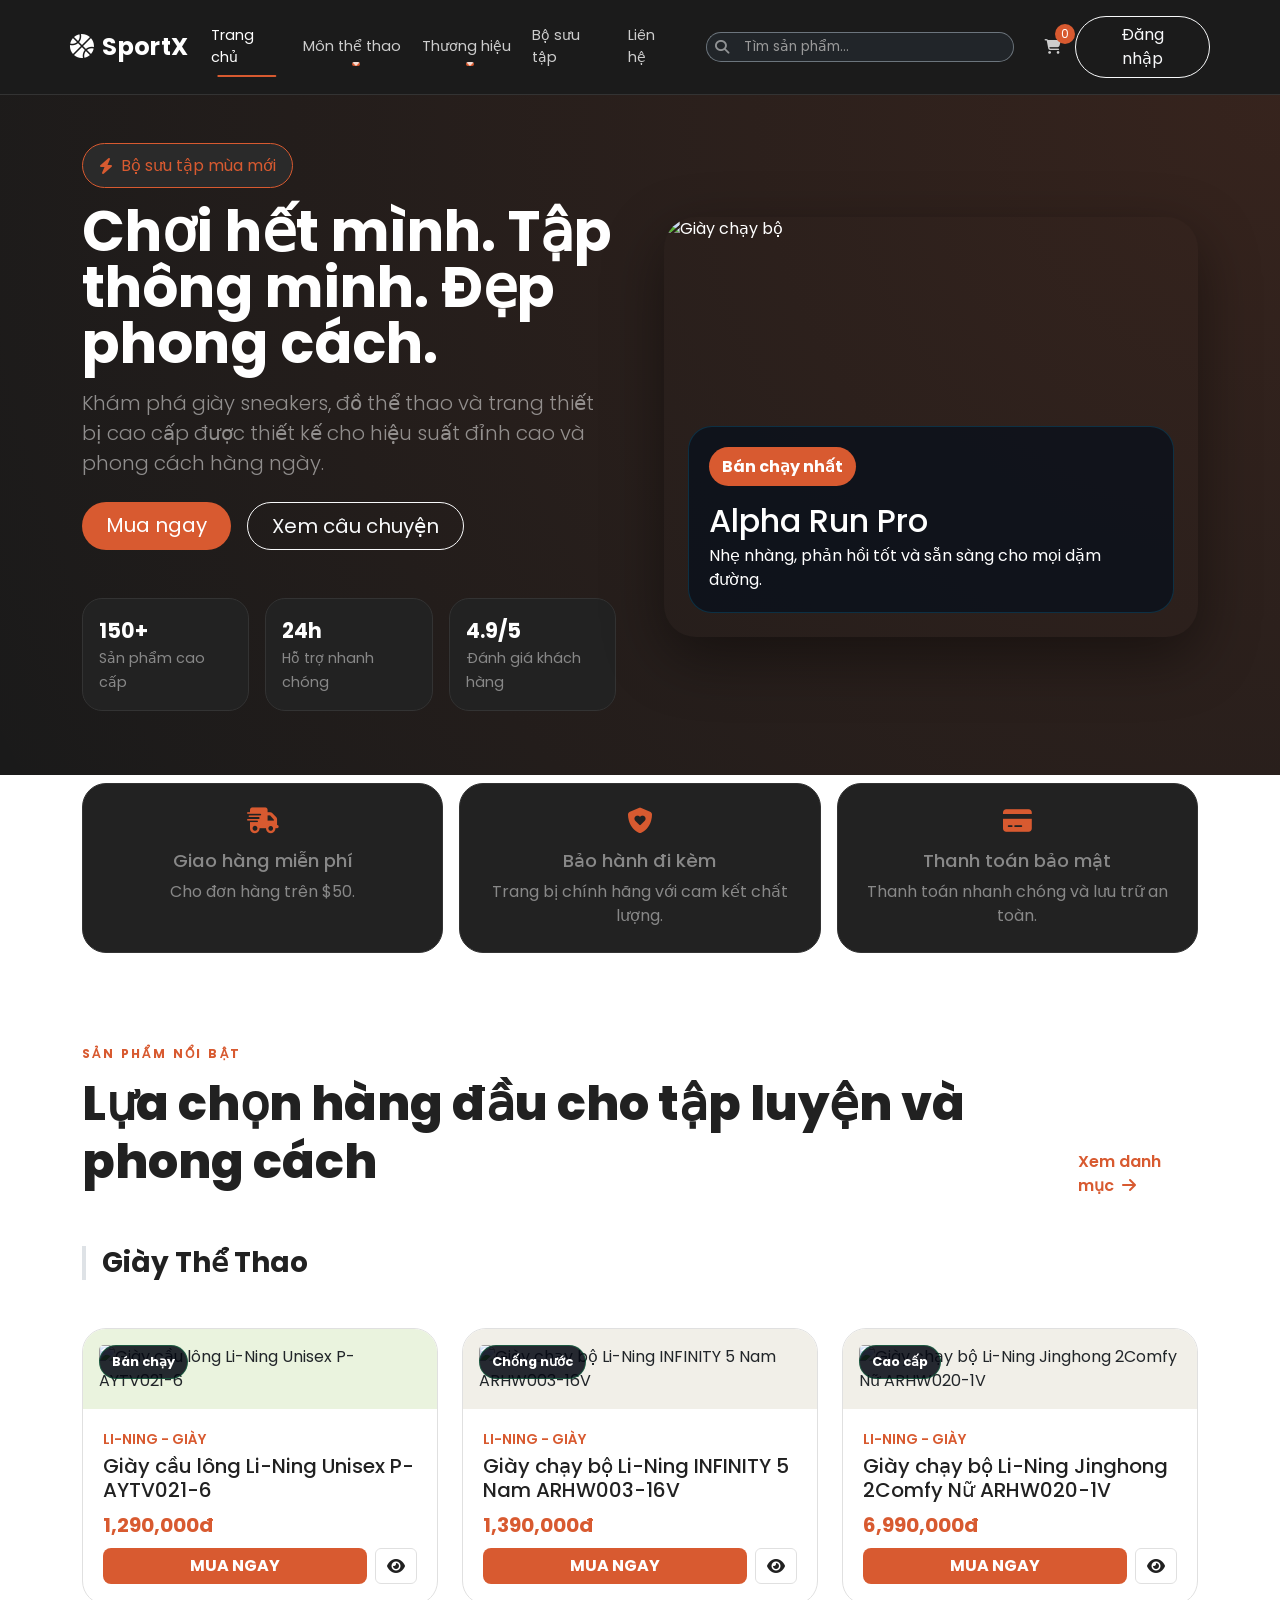
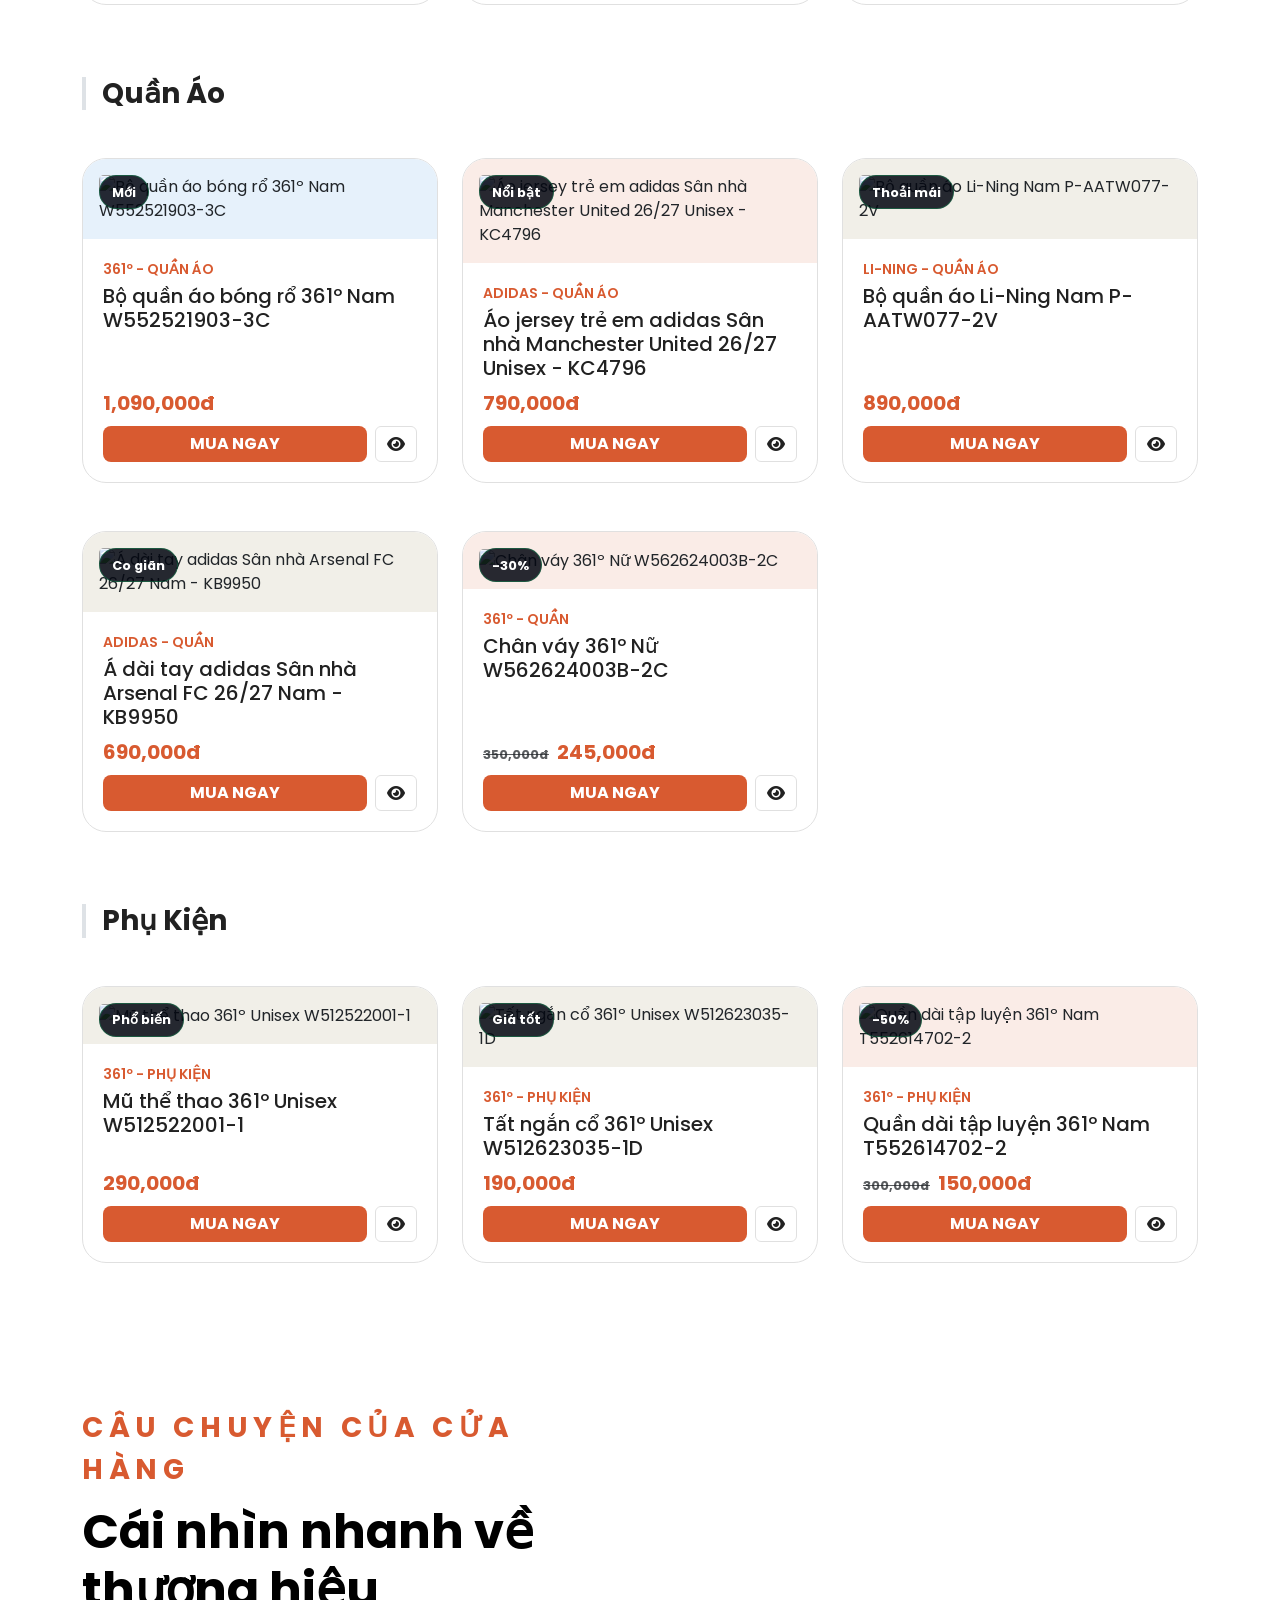
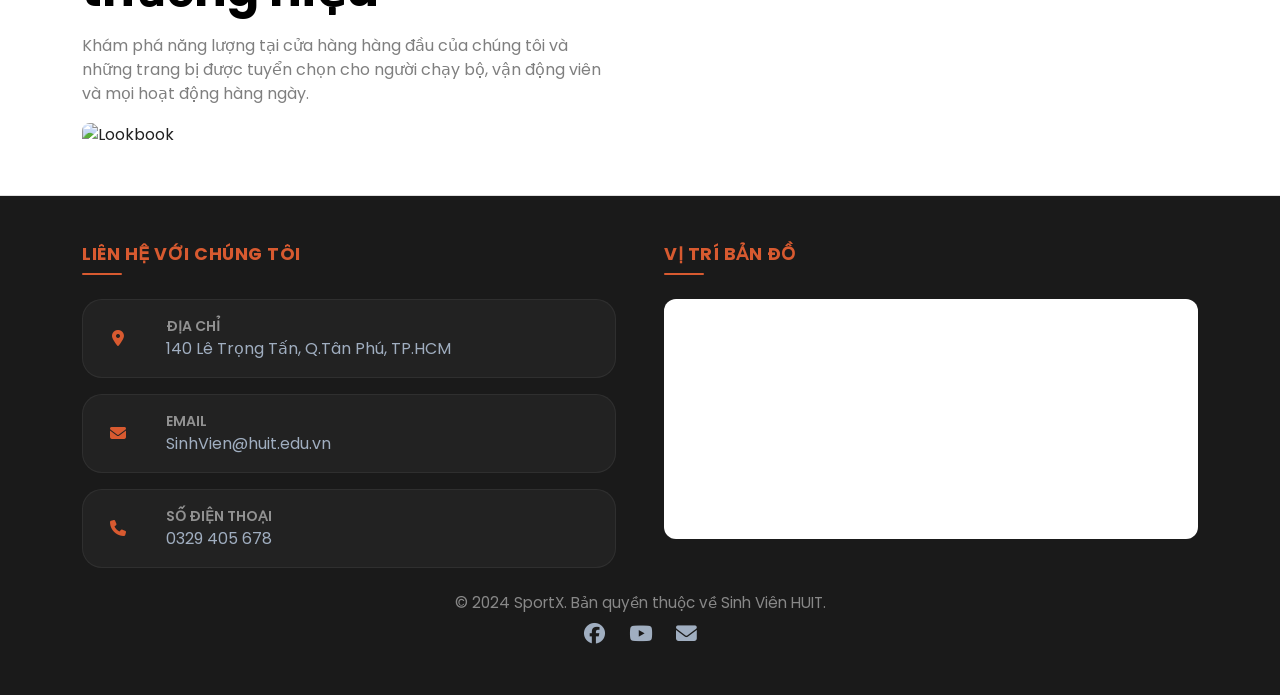
==== html/index.html @ b8025460 "first commit" ====
<!doctype html>
<html lang="vi">
  <head>
    <meta charset="UTF-8" />
    <meta name="viewport" content="width=device-width, initial-scale=1.0" />
    <title>SportX | Cửa hàng Đồ thể thao</title>
    <link rel="preconnect" href="https://fonts.googleapis.com" />
    <link rel="preconnect" href="https://fonts.gstatic.com" crossorigin />
    <link
      href="https://fonts.googleapis.com/css2?family=Poppins:wght@300;400;500;600;700;800&display=swap"
      rel="stylesheet"
    />
    <link
      href="https://cdn.jsdelivr.net/npm/bootstrap@5.3.3/dist/css/bootstrap.min.css"
      rel="stylesheet"
    />
    <link
      href="https://cdnjs.cloudflare.com/ajax/libs/font-awesome/6.5.2/css/all.min.css"
      rel="stylesheet"
    />
    <link href="https://unpkg.com/aos@2.3.4/dist/aos.css" rel="stylesheet" />
    <link rel="stylesheet" href="../css/global.css" />
    <link rel="stylesheet" href="../css/search.css" />
    <link rel="stylesheet" href="../css/index.css" />
  </head>
  <body>
    <header class="site-header">
      <nav class="navbar navbar-expand-lg navbar-dark container py-3">
        <a class="navbar-brand fw-bold fs-3" href="./index.html">
          <i class="fa-solid fa-basketball me-2"></i>SportX
        </a>
        <button
          class="navbar-toggler"
          type="button"
          data-bs-toggle="collapse"
          data-bs-target="#mainNav"
          aria-controls="mainNav"
          aria-expanded="false"
          aria-label="Toggle navigation"
        >
          <span class="navbar-toggler-icon"></span>
        </button>
        <div class="collapse navbar-collapse" id="mainNav">
          <ul class="navbar-nav ms-auto align-items-lg-center gap-lg-3">
            <li class="nav-item">
              <a class="nav-link active" href="./index.html">Trang chủ</a>
            </li>
            <li class="nav-item dropdown">
              <a
                class="nav-link dropdown-toggle"
                href="./sports.html"
                id="sportsDropdown"
                role="button"
                data-bs-toggle="dropdown"
                aria-expanded="false"
              >
                Môn thể thao
              </a>
              <ul class="dropdown-menu" aria-labelledby="sportsDropdown">
                <li>
                  <a class="dropdown-item" href="./sports.html?sport=Chạy bộ"
                    >Chạy bộ</a
                  >
                </li>
                <li>
                  <a class="dropdown-item" href="./sports.html?sport=Bóng rổ"
                    >Bóng rổ</a
                  >
                </li>
                <li>
                  <a class="dropdown-item" href="./sports.html?sport=Cầu lông"
                    >Cầu lông</a
                  >
                </li>
                <li>
                  <a class="dropdown-item" href="./sports.html?sport=Bóng đá"
                    >Bóng đá</a
                  >
                </li>
              </ul>
            </li>
            <li class="nav-item dropdown">
              <a
                class="nav-link dropdown-toggle"
                href="#"
                id="brandDropdown"
                role="button"
                data-bs-toggle="dropdown"
                aria-expanded="false"
              >
                Thương hiệu
              </a>
              <ul class="dropdown-menu" aria-labelledby="brandDropdown">
                <li>
                  <a class="dropdown-item" href="./brands.html?brand=Li-Ning"
                    >Li-Ning</a
                  >
                </li>
                <li>
                  <a class="dropdown-item" href="./brands.html?brand=361º"
                    >361º</a
                  >
                </li>
                <li>
                  <a class="dropdown-item" href="./brands.html?brand=adidas"
                    >adidas</a
                  >
                </li>
              </ul>
            </li>
            <li class="nav-item">
              <a class="nav-link" href="./products.html">Bộ sưu tập</a>
            </li>
            <li class="nav-item">
              <a class="nav-link" href="./contact.html">Liên hệ</a>
            </li>
            <li class="nav-item">
              <div class="search-container mx-lg-3">
                <div class="input-group input-group-sm">
                  <span
                    class="input-group-text bg-dark border-secondary border-end-0 text-white-50"
                    ><i class="fa-solid fa-magnifying-glass"></i
                  ></span>
                  <input
                    type="text"
                    id="navSearchInput"
                    class="form-control bg-dark border-secondary border-start-0 text-white"
                    placeholder="Tìm sản phẩm..."
                    autocomplete="off"
                  />
                </div>
                <div
                  id="navSearchResults"
                  class="search-results-dropdown d-none"
                ></div>
              </div>
            </li>
            <li class="nav-item">
              <a class="nav-link position-relative" href="./cart.html">
                <i class="fa-solid fa-cart-shopping"></i>
                <span id="cartCount" class="cart-badge">0</span>
              </a>
            </li>
            <li class="nav-item">
              <a
                class="btn btn-outline-light rounded-pill px-4"
                href="./login"
                href="./login.html"
                >Đăng nhập</a
              >
            </li>
          </ul>
        </div>
      </nav>
    </header>

    <main id="home">
      <section class="hero-section">
        <div class="container position-relative">
          <div class="row align-items-center g-5">
            <div class="col-lg-6" data-aos="fade-right">
              <span
                class="hero-pill mb-3 d-inline-flex align-items-center gap-2"
              >
                <i class="fa-solid fa-bolt"></i> Bộ sưu tập mùa mới
              </span>
              <h1 class="display-4 fw-bold text-white lh-1 mb-3">
                Chơi hết mình. Tập thông minh. Đẹp phong cách.
              </h1>
              <p class="lead text-white-50 mb-4">
                Khám phá giày sneakers, đồ thể thao và trang thiết bị cao cấp
                được thiết kế cho hiệu suất đỉnh cao và phong cách hàng ngày.
              </p>
              <div class="d-flex flex-wrap gap-3">
                <a
                  href="./products.html"
                  class="btn btn-accent btn-lg rounded-pill px-4"
                  >Mua ngay</a
                >
                <a
                  href="#lookbook"
                  class="btn btn-outline-light btn-lg rounded-pill px-4"
                  >Xem câu chuyện</a
                >
              </div>
              <div class="hero-stats mt-5">
                <div><strong>150+</strong><span>Sản phẩm cao cấp</span></div>
                <div><strong>24h</strong><span>Hỗ trợ nhanh chóng</span></div>
                <div>
                  <strong>4.9/5</strong><span>Đánh giá khách hàng</span>
                </div>
              </div>
            </div>
            <div class="col-lg-6" data-aos="fade-left">
              <div class="slider-shell">
                <div id="heroSlider" class="hero-slider">
                  <img
                    src="https://images.unsplash.com/photo-1517649763962-0c623066013b?auto=format&fit=crop&w=1200&q=80"
                    alt="Giày chạy bộ"
                    class="slider-image active"
                  />
                  <img
                    src="https://images.unsplash.com/photo-1542291026-7eec264c27ff?auto=format&fit=crop&w=1200&q=80"
                    alt="Giày Sneakers"
                    class="slider-image"
                  />
                  <img
                    src="https://images.unsplash.com/photo-1517466787929-bc90951d0974?auto=format&fit=crop&w=1200&q=80"
                    alt="Trang phục Gym"
                    class="slider-image"
                  />
                </div>
                <div class="slider-overlay">
                  <span class="hero-badge">Bán chạy nhất</span>
                  <h2 class="mt-3 mb-1">Alpha Run Pro</h2>
                  <p class="mb-0">
                    Nhẹ nhàng, phản hồi tốt và sẵn sàng cho mọi dặm đường.
                  </p>
                </div>
              </div>
            </div>
          </div>
        </div>
      </section>

      <section class="feature-strip mt-2">
        <div class="container">
          <div class="row g-3 text-center">
            <div class="col-md-4" data-aos="zoom-in">
              <div class="feature-card">
                <i class="fa-solid fa-truck-fast"></i>
                <h3>Giao hàng miễn phí</h3>
                <p>Cho đơn hàng trên $50.</p>
              </div>
            </div>
            <div class="col-md-4" data-aos="zoom-in" data-aos-delay="100">
              <div class="feature-card">
                <i class="fa-solid fa-shield-heart"></i>
                <h3>Bảo hành đi kèm</h3>
                <p>Trang bị chính hãng với cam kết chất lượng.</p>
              </div>
            </div>
            <div class="col-md-4" data-aos="zoom-in" data-aos-delay="200">
              <div class="feature-card">
                <i class="fa-solid fa-credit-card"></i>
                <h3>Thanh toán bảo mật</h3>
                <p>Thanh toán nhanh chóng và lưu trữ an toàn.</p>
              </div>
            </div>
          </div>
        </div>
      </section>

      <section class="section-gap">
        <div class="container">
          <div
            class="section-heading d-flex align-items-end justify-content-between gap-3 mb-4"
          >
            <div>
              <span class="section-kicker">Sản phẩm nổi bật</span>
              <h2 class="section-title">
                Lựa chọn hàng đầu cho tập luyện và phong cách
              </h2>
            </div>
            <a
              href="./products.html"
              class="text-decoration-none text-accent fw-semibold"
              >Xem danh mục <i class="fa-solid fa-arrow-right ms-1"></i
            ></a>
          </div>
          <div id="productGrid" class="row g-4"></div>
        </div>
      </section>

      <section id="lookbook" class="section-gap section-dark-custom py-5">
        <div class="container">
          <div class="row g-5 align-items-center">
            <div class="col-lg-6" data-aos="fade-up">
              <span class="section-kicker text-uppercase fs-3"
                >Câu chuyện của cửa hàng</span
              >
              <h2 class="section-title text-black fw-bold mb-3">
                Cái nhìn nhanh về thương hiệu
              </h2>
              <p class="text-black-50 mb-4lh-base">
                Khám phá năng lượng tại cửa hàng hàng đầu của chúng tôi và những
                trang bị được tuyển chọn cho người chạy bộ, vận động viên và mọi
                hoạt động hàng ngày.
              </p>
              <img
                src="https://cdn.hstatic.net/files/1000150581/article/4-cach-phoi-do-the-thao-mua-he-cho-nam-nu-dep_-thoang-mat-va-nang-dong_f4bd108128834952815dc9e0c764b425.png"
                alt="Lookbook"
                class="img-fluid rounded-3 main-lookbook-img"
              />
            </div>

            <div class="col-lg-6" data-aos="fade-left">
              <div class="lookbook-grid">
                <img
                  src="https://cdn.hstatic.net/files/1000150581/article/giay-bong-ro-outdoor-anta-thumbnail_224e71d0c4db43529c07f489b4be0b61_medium.jpg"
                  alt="Workout gear"
                />
                <img
                  src="https://cdn.hstatic.net/files/1000150581/article/ach-chon-giay-chay-bo-road-chuan-nhat-cho-cu-ly-10km-va-21km-thumbnail_e52da571ecf64711a4a78d022516b618_medium.jpg"
                  alt="Sport fashion"
                />
                <img
                  src="https://cdn.hstatic.net/files/1000150581/article/anta-viet-nam-van-hoa-the-thao-thumbnail_ce3f9dcaec184023b8d3cf4523d0a616.jpg"
                  alt="Accessories"
                />
                <img
                  src="https://cdn.hstatic.net/files/1000150581/article/giay-chay-bo-5km-thumbnail_d9398482e40c4fbf93b687851ccc4312.jpg"
                  alt="Training shoes"
                />
                <img
                  src="https://cdn.hstatic.net/files/1000150581/article/online_1800x1206_web_4d92f510e36145d883ed4e21903ceb50.jpg"
                  alt="Running shoes"
                />
                <img
                  src="https://cdn.hstatic.net/files/1000150581/article/giay-anta-nam-thumbnail_d2665735df5549399593d60b0cf2554c.jpg"
                  alt="Sport accessories"
                />
              </div>
            </div>
          </div>
        </div>
      </section>
    </main>

    <footer id="contact" class="custom-footer py-5 text-white">
      <div class="container">
        <div class="row align-items-stretch g-5">
          <div
            class="col-12 col-md-6 d-flex flex-column justify-content-center"
          >
            <h5
              class="text-uppercase fw-bold footer-title mb-4"
              style="color: var(--accent-2)"
            >
              Liên Hệ với chúng tôi
            </h5>

            <ul class="list-unstyled d-flex flex-column gap-3 mb-0">
              <li class="contact-item d-flex align-items-center">
                <div class="icon-box text-accent me-3">
                  <i class="fa-solid fa-location-dot"></i>
                </div>
                <div>
                  <span
                    class="d-block text-white-50 small text-uppercase fw-semibold"
                    >Địa chỉ</span
                  >
                  <a
                    href="https://maps.google.com/?q=140+Lê+Trọng+Tấn,+Tây+Thạnh,+Tân+Phú,+Hồ+Chí+Minh"
                    target="_blank"
                    class="contact-link"
                  >
                    140 Lê Trọng Tấn, Q.Tân Phú, TP.HCM
                  </a>
                </div>
              </li>

              <li class="contact-item d-flex align-items-center">
                <div class="icon-box text-accent me-3">
                  <i class="fa-solid fa-envelope"></i>
                </div>
                <div>
                  <span
                    class="d-block text-white-50 small text-uppercase fw-semibold"
                    >Email</span
                  >
                  <a href="mailto:SinhVien@huit.edu.vn" class="contact-link"
                    >SinhVien@huit.edu.vn</a
                  >
                </div>
              </li>

              <li class="contact-item d-flex align-items-center">
                <div class="icon-box text-accent me-3">
                  <i class="fa-solid fa-phone"></i>
                </div>
                <div>
                  <span
                    class="d-block text-white-50 small text-uppercase fw-semibold"
                    >Số điện thoại</span
                  >
                  <a href="tel:0329405678" class="contact-link">0329 405 678</a>
                </div>
              </li>
            </ul>
          </div>

          <div class="col-12 col-md-6">
            <h5
              class="text-uppercase fw-bold footer-title mb-4"
              style="color: var(--accent-2)"
            >
              Vị trí Bản đồ
            </h5>

            <iframe
              src="https://maps.google.com/maps?q=140%20Lê%20Trọng%20Tấn,%20Q.Tân%20Phú,%20TP.HCM&t=&z=15&ie=UTF8&iwloc=&output=embed"
              width="100%"
              height="240"
              style="
                border: none;
                border-radius: 12px;
                background-color: white;
                display: block;
              "
              allowfullscreen=""
              loading="lazy"
              referrerpolicy="no-referrer-when-downgrade"
            ></iframe>
          </div>
        </div>
      </div>
      <div class="text-center mt-4 text-white-50 small">
        <p class="mb-2 footer-copyright-text">
          &copy; 2024 SportX. Bản quyền thuộc về Sinh Viên HUIT.
        </p>
        <div class="footer-social mt-2">
          <a href="#" class="contact-link" aria-label="Facebook">
            <i class="fa-brands fa-facebook"></i>
          </a>
          <a href="#" class="contact-link" aria-label="YouTube">
            <i class="fa-brands fa-youtube"></i>
          </a>
          <a href="#" class="contact-link" aria-label="Email">
            <i class="fa-solid fa-envelope"></i>
          </a>
        </div>
      </div>
    </footer>

    <script src="https://cdn.jsdelivr.net/npm/bootstrap@5.3.3/dist/js/bootstrap.bundle.min.js"></script>
    <script src="https://cdn.jsdelivr.net/npm/sweetalert2@11"></script>
    <script src="https://unpkg.com/aos@2.3.4/dist/aos.js"></script>
    <script src="../js/cart-store.js"></script>
    <script src="../js/auth.js"></script>
    <script src="../js/catalog.js"></script>
    <script src="../js/search.js"></script>
    <script src="../js/slider.js"></script>
    <script src="../js/main.js"></script>
    <script src="https://cdnjs.cloudflare.com/ajax/libs/crypto-js/4.1.1/crypto-js.min.js"></script>

    <script>
      window.chatbaseConfig = {
        chatbotId: "_gDJrvTksR0-m0B_4MyMy",
      };
    </script>
    <script
      src="https://www.chatbase.co/embed.min.js"
      id="_gDJrvTksR0-m0B_4MyMy"
      defer
    ></script>
  </body>
</html>
---- css/global.css ----
:root {
  --bg: #ffffff;
  --bg-soft: #f8f9fa;
  --surface: #10192a;
  --surface-2: #162235;
  --text: #212121;
  --muted: #888888;
  --accent: #d85a30;
  --accent-2: #d85a30;
  --sale: #d85a30;
  --sale-2: #ff8a00;
  --border: #e0e0e0;
  --shadow: 0 20px 60px rgba(0, 0, 0, 0.42);
}

* {
  box-sizing: border-box;
}

html {
  scroll-behavior: smooth;
}

body {
  margin: 0;
  font-family: "Poppins", sans-serif;
  background-color: var(--bg);
  color: var(--text);
}

a {
  color: inherit;
}

img {
  max-width: 100%;
}

.text-accent {
  color: var(--accent);
}

.text-sale {
  color: var(--sale);
}

.site-header {
  position: sticky;
  top: 0;
  z-index: 1030;
  background: #1a1a1a;
  backdrop-filter: blur(16px);
  border-bottom: 1px solid var(--border);
}

.navbar-brand {
  letter-spacing: 0.3px;
}

.navbar-dark .navbar-nav .nav-link {
  color: rgba(255, 255, 255, 0.78);
  position: relative;
  display: inline-flex;
  align-items: center;
  justify-content: center;
  width: fit-content;
  transition: color 0.3s ease;
}

.navbar-dark .navbar-nav .nav-link:hover,
.navbar-dark .navbar-nav .nav-link.active {
  color: #fff;
}

.navbar-dark .navbar-nav .nav-link::after {
  content: "";
  position: absolute;
  bottom: 0;
  left: 50%;
  width: 0;
  height: 2px;
  background: var(--accent);
  transition: all 0.3s ease;
  transform: translateX(-50%);
  border-radius: 2px;
}

@media (max-width: 991.98px) {

  .navbar-dark .navbar-nav .nav-link::after {
    display: none !important;
  }

  
  .navbar-nav .nav-link.position-relative {
    display: inline-block !important;
    width: fit-content;
  }
}

/* Fix lỗi Header bị vỡ trên các độ phân giải laptop (1366px - 1440px) */
@media (min-width: 992px) and (max-width: 1440px) {
  .navbar-nav.gap-lg-3 {
    gap: 0.5rem !important; /* Thu hẹp khoảng cách giữa các mục menu */
  }
  .search-container {
    min-width: 160px !important; /* Thu nhỏ thanh tìm kiếm */
  }
  .navbar-brand {
    font-size: 1.5rem !important; /* Thu nhỏ Logo lại một chút */
  }
  .navbar-dark .navbar-nav .nav-link {
    font-size: 0.9rem; /* Chữ menu nhỏ lại cho vừa */
    padding-left: 0.4rem !important;
    padding-right: 0.4rem !important;
  }
}

.navbar-dark .navbar-nav .nav-link:hover::after,
.navbar-dark .navbar-nav .nav-link.active::after {
  width: 70%;
}

.cart-badge {
  position: absolute;
  top: -8px;
  right: -8px;
  background: var(--accent);
  color: #fff;
  border-radius: 999px;
  min-width: 20px;
  height: 20px;
  display: inline-flex;
  align-items: center;
  justify-content: center;
  font-size: 12px;
  padding: 0 6px;
}

.price {
  color: var(--accent);
  font-weight: 700;
}

.product-img-wrapper img {
  width: 100%;
  object-fit: cover;
}

/* Làm cho toàn bộ thẻ sản phẩm có thể nhấn được */
.product-card {
  cursor: pointer;
}

.product-card .card-body h3,
.product-card .card-body .h5,
.cart-wrap td .fw-semibold,
.order-item .fw-semibold {
  color: #212121;
}

.btn-accent {
  background: var(--accent);
  color: #fff;
  border: none;
  border-radius: 8px;
}

.btn-accent:hover {
  background: #ffffff !important;
  color: var(--accent) !important;
  border: 1px solid var(--accent) !important;
  filter: none;
  transform: translateY(-1px);
}

/* Tùy chỉnh nút chọn kích thước (Size) và ảnh thu nhỏ sang màu đen */
.size-btn {
  border: 2px solid #000 !important;
  color: #000 !important;
  background: #fff !important;
  padding: 8px 20px;
  border-radius: 8px;
  font-weight: 700;
  cursor: pointer;
  transition: all 0.2s ease;
}

.size-btn:hover,
.size-btn.active {
  background: #000 !important;
  color: #fff !important;
}

.thumb-btn.active {
  border: 2px solid #000 !important;
  border-radius: 4px;
}

.site-footer {
  border-top: 1px solid var(--border);
  color: var(--muted);
}

.footer-link {
  color: var(--muted);
  font-size: 1.1rem;
}

.footer-link:hover {
  color: #fff;
}

.section-kicker {
  display: inline-block;
  text-transform: uppercase;
  letter-spacing: 0.2em;
  color: var(--accent-2);
  font-size: 0.75rem;
  font-weight: 700;
  margin-bottom: 0.75rem;
}

.section-title {
  font-size: clamp(2rem, 4vw, 3rem);
  font-weight: 800;
  margin-bottom: 0.5rem;
}

.glass-card {
  border-radius: 20px;
  border: 1px solid var(--border);
  background: rgba(255, 255, 255, 0.04);
  box-shadow: var(--shadow);
}

.table-dark-custom {
  --bs-table-bg: transparent;
  --bs-table-color: #212121;
  --bs-table-border-color: #e0e0e0;
}

.form-control,
.form-select,
.input-group-text {
  background-color: #ffffff;
  border-color: var(--border);
  color: var(--text);
}

.form-control:focus,
.form-select:focus {
  background-color: #ffffff;
  color: var(--text);
  border-color: var(--accent);
  box-shadow: 0 0 0 0.2rem rgba(216, 90, 48, 0.15);
}

.form-control::placeholder {
  color: #999;
}

.page-shell {
  min-height: 100vh;
}

.invalid-feedback {
  display: block;
  min-height: 1.1rem;
  color: #ff6b6b;
}

@media (max-width: 991.98px) {
  .section-title {
    font-size: 2rem;
  }
  .glass-card {
    padding: 1.5rem !important;
  }
  .search-container {
    width: 100%;
    min-width: 0; /* Bỏ min-width cố định để không gây tràn màn hình */
    margin: 15px 0;
    padding: 0 5px;
  }
  .navbar-collapse {
    padding-bottom: 15px;
  }
}

/* --- Breadcrumb Custom Style --- */
.breadcrumb {
  font-size: 0.85rem;
  padding: 0.5rem 0;
}

.breadcrumb-item + .breadcrumb-item::before {
  content: "\f105"; /* FontAwesome icon > */
  font-family: "Font Awesome 6 Free";
  font-weight: 900;
  color: rgba(0, 0, 0, 0.3);
}

.breadcrumb-item a {
  text-decoration: none;
  color: var(--muted);
  transition: color 0.2s;
}

.breadcrumb-item a:hover {
  color: var(--accent);
}

.breadcrumb-item.active {
  color: rgba(0, 0, 0, 0.8);
}

/* --- Chuyển các style chung của Footer từ index sang global --- */
.custom-footer {
  background: #1a1a1a;
  border-top: 1px solid var(--border);
  font-family: inherit;
}

.footer-title {
  position: relative;
  padding-bottom: 10px;
  font-size: 1.1rem;
  letter-spacing: 0.5px;
}

.footer-title::after {
  content: "";
  position: absolute;
  left: 0;
  bottom: 0;
  width: 40px;
  height: 2px;
  background-color: var(--accent-2);
  border-radius: 2px;
}

.icon-box {
  display: inline-flex;
  align-items: center;
  justify-content: center;
  width: 36px;
  height: 36px;
  background: transparent;
  border-radius: 50%;
  transition: all 0.3s ease;
}

.contact-item {
  transition: all 0.3s ease;
}

.contact-item {
  display: flex;
  align-items: center; /* Đổi sang center để icon cân đối trên mobile */
  gap: 0.75rem;
  padding: 0.75rem 1rem;
  border-radius: 16px;
  background: rgba(255, 255, 255, 0.04);
  border: 1px solid rgba(255, 255, 255, 0.06);
}

.contact-item:hover .icon-box {
  background: var(--accent-2);
  color: #fff !important;
  transform: translateY(-2px);
}

.contact-link {
  color: #a0aec0;
  text-decoration: none;
  transition: color 0.2s ease;
}

.contact-link:hover {
  color: #fff;
}

.footer-social {
  display: flex;
  justify-content: center;
  gap: 1.5rem;
  margin-top: 1rem;
}

.footer-copyright-text {
  font-size: 0.95rem;
  color: var(--muted);
}

.footer-social a i {
  font-size: 1.3rem;
  transition: color 0.2s ease;
}

.map-wrapper {
  border: 1px solid rgba(255, 255, 255, 0.05);
  box-shadow: 0 10px 30px rgba(0, 0, 0, 0.3);
  transition: transform 0.3s ease;
}

.map-wrapper:hover {
  transform: translateY(-3px);
}

@media (max-width: 767.98px) {
  .contact-item {
    padding: 10px;
  }
  .footer-social {
    gap: 1rem;
  }
}

/* --- Dropdown Hover & Style --- */
.dropdown-menu {
  background: rgba(11, 19, 32, 0.95);
  backdrop-filter: blur(10px);
  border: 1px solid var(--border);
  border-radius: 12px;
  padding: 0.5rem;
  box-shadow: var(--shadow);
}

@media (max-width: 991.98px) {
  .dropdown-menu {
    background: rgba(255, 255, 255, 0.05);
    border: none;
    padding-left: 1.5rem; /* Thụt đầu dòng menu con trên mobile cho dễ nhìn */
  }
}

.dropdown-item {
  color: var(--muted) !important;
  border-radius: 8px;
  padding: 0.6rem 1.2rem;
  transition: all 0.2s ease;
}

.dropdown-item:hover {
  background: rgba(0, 183, 255, 0.1);
  color: var(--accent-2) !important;
}

@media (min-width: 992px) {
  .nav-item.dropdown:hover > .dropdown-menu {
    display: block;
    margin-top: 0;
  }
}
---- css/search.css ----
/* Cấu hình Thanh Nav Cố định (Sticky) */
.site-header {
  position: sticky !important;
  top: 0;
  z-index: 1050;
  background: rgba(15, 15, 15, 0.95) !important;
  backdrop-filter: blur(15px);
  border-bottom: 1px solid rgba(255, 255, 255, 0.1);
  transition: all 0.3s ease;
}

/* Container ô tìm kiếm trên Nav */
.search-container {
  position: relative;
  min-width: 220px;
}

.search-container .input-group-text {
  border-radius: 20px 0 0 20px !important;
}

.search-container .form-control {
  border-radius: 0 20px 20px 0 !important;
  font-size: 0.85rem;
  transition: all 0.3s ease;
}

.search-container .form-control:focus {
  box-shadow: 0 0 0 0.25rem rgba(0, 183, 255, 0.25);
  border-color: var(--accent);
  background: rgba(255, 255, 255, 0.1) !important;
}

/* Dropdown kết quả tìm kiếm */
.search-results-dropdown {
  position: absolute;
  top: calc(100% + 10px);
  left: 0;
  right: 0;
  background: #1a1a1a;
  border: 1px solid rgba(255, 255, 255, 0.1);
  border-radius: 12px;
  box-shadow: 0 10px 40px rgba(0, 0, 0, 0.5);
  z-index: 1100;
  max-height: 400px;
  overflow-y: auto;
}

.search-item {
  transition: background 0.2s ease;
  border-bottom: 1px solid rgba(255, 255, 255, 0.05);
}

.search-item:last-child {
  border-bottom: none;
}

.search-item:hover {
  background: rgba(0, 183, 255, 0.15);
}

.smaller {
  font-size: 0.75rem;
}
---- css/index.css ----
.hero-section {
  position: relative;
  padding: 5rem 0 4rem;
  background-color: #1a1a1a;
  color: #fff;
}

.hero-section::before {
  content: "";
  position: absolute;
  inset: 0;
  background: radial-gradient(
    circle at top right,
    rgba(216, 90, 48, 0.15),
    transparent
  );
  pointer-events: none;
}

.hero-pill {
  padding: 0.6rem 1rem;
  border-radius: 999px;
  background: #2a2a2a;
  color: var(--accent);
  border: 1px solid var(--accent);
}

.hero-badge {
  background: var(--accent);
  color: #fff;
  padding: 0.45rem 0.8rem;
  border-radius: 999px;
  display: inline-flex;
  align-items: center;
  gap: 0.45rem;
  font-weight: 700;
}

.hero-stats {
  display: grid;
  grid-template-columns: repeat(3, minmax(0, 1fr));
  gap: 1rem;
}

.hero-stats div,
.feature-card {
  border: 1px solid #333;
  background: #222;
  backdrop-filter: blur(12px);
}

.hero-stats div {
  padding: 1rem;
  border-radius: 20px;
}

.hero-stats strong {
  display: block;
  font-size: 1.3rem;
}

.hero-stats span {
  color: var(--muted);
  font-size: 0.9rem;
}

.slider-shell {
  position: relative;
  overflow: hidden;
  border-radius: 32px;
  min-height: 560px;
  box-shadow: var(--shadow);
}

.hero-slider {
  position: relative;
  min-height: 560px;
}

.slider-image {
  position: absolute;
  inset: 0;
  width: 100%;
  height: 100%;
  object-fit: cover;
  opacity: 0;
  transition: opacity 0.8s ease;
}

.slider-image.active {
  opacity: 1;
}

.slider-overlay {
  position: absolute;
  left: 24px;
  right: 24px;
  bottom: 24px;
  padding: 1.25rem;
  border-radius: 24px;
  background: rgba(8, 15, 27, 0.74);
  border: 1px solid rgba(0, 183, 255, 0.18);
}

.feature-strip {
  margin-top: -1rem;
  padding-bottom: 1rem;
}

.feature-card {
  height: 100%;
  padding: 1.5rem;
  border-radius: 24px;
}

.feature-card i {
  font-size: 1.6rem;
  color: var(--accent);
  margin-bottom: 1rem;
}

.feature-card h3 {
  font-size: 1.15rem;
  color: var(--muted);
}

.feature-card p {
  margin-bottom: 0;
  color: var(--muted);
}

.section-gap {
  padding: 4.5rem 0;
}

.section-dark {
  background-color: #1a1a1a;
  color: #fff;
}

/* --- PROMO CARDS SYSTEM --- */
.promo-card {
  padding: 2rem;
  border-radius: 24px;
  height: 100%;
  transition: transform 0.3s;
}
.promo-card:hover {
  transform: translateY(-5px);
}

.promo-orange {
  background: #faece7;
  color: #993c1d;
}
.promo-orange .promo-sub {
  color: #d85a30;
}

.promo-green {
  background: #eaf3de;
  color: #3b6d11;
}
.promo-green .promo-sub {
  color: #639922;
}

.promo-blue {
  background: #e6f1fb;
  color: #185fa5;
}
.promo-blue .promo-sub {
  color: #378add;
}

.promo-dark {
  background: #1a1a1a;
  color: #fff;
  border: 1px solid #333;
}
.promo-dark .promo-sub {
  color: #888;
}

/* --- PRODUCT CARD STYLES --- */
.product-card {
  height: 100%;
  border: 1px solid #e0e0e0;
  border-radius: 24px;
  overflow: hidden;
  background: #fff;
  transition: all 0.3s ease;
}

.product-card:hover {
  border-color: var(--accent);
  box-shadow: 0 10px 30px rgba(216, 90, 48, 0.1);
}

.product-img-wrapper {
  padding: 1rem;
  transition: background 0.3s;
}

/* Pastel Backgrounds for Product Image Section */
.card-sale .product-img-wrapper {
  background-color: #faece7;
}
.card-new .product-img-wrapper {
  background-color: #e6f1fb;
}
.card-hot .product-img-wrapper {
  background-color: #eaf3de;
}
.card-neutral .product-img-wrapper {
  background-color: #f1efe8;
}

.product-badge {
  position: absolute;
  top: 16px;
  left: 16px;
  padding: 0.4rem 0.8rem;
  border-radius: 8px;
  font-size: 0.75rem;
  font-weight: 700;
  color: #fff;
  z-index: 2;
}

.badge-sale {
  background-color: #d85a30;
}
.badge-new {
  background-color: #639922;
}
.badge-hot {
  background-color: #e24b4a;
}

.product-card .btn-outline-light {
  background: #ffffff;
  border: 1px solid #e0e0e0;
  color: #212121;
}
.section-dark .product-card .btn-outline-light {
  background: #ffffff;
  border: 1px solid #e0e0e0;
  color: #212121;
}

.product-card .card-img-top {
  aspect-ratio: 4 / 3;
  object-fit: cover;
  transition:
    transform 0.3s ease,
    filter 0.3s ease; /* Thêm transition cho ảnh */
}

.product-card:hover .card-img-top {
  transform: scale(1.05); /* Phóng to ảnh nhẹ */
  filter: brightness(1.1); /* Sáng ảnh hơn */
}

.product-card .card-body {
  padding: 1.25rem;
}

.product-card .btn-outline-light {
  background: #ffffff;
  border: 1px solid #e0e0e0;
  color: #212121;
  transition: all 0.3s ease;
  display: inline-flex;
  align-items: center;
  justify-content: center;
  width: 42px;
}

.product-card .btn-outline-light:hover {
  background: var(--accent-2);
  border-color: var(--accent-2);
  color: #fff !important;
  transform: scale(1.05);
}

.product-badge {
  position: absolute;
  top: 16px;
  left: 16px;
  background: rgba(4, 8, 18, 0.86);
  color: #fff;
  padding: 0.4rem 0.75rem;
  border-radius: 999px;
  font-size: 0.8rem;
  border: 1px solid rgba(0, 230, 118, 0.25);
}

.price {
  color: #fff;
  font-weight: 700;
}

.sale-badge {
  background: linear-gradient(135deg, var(--sale), var(--sale-2));
  color: #fff;
  border: 0;
}

.product-card .price {
  color: var(--accent);
}
.hero-section {
  padding-top: 3rem;
}

.slider-shell,
.hero-slider {
  min-height: 420px;
}

.lookbook-grid img {
  height: 180px;
}

.contact-item {
  display: flex;
  align-items: flex-start;
  gap: 0.9rem;
  padding: 1rem 1.05rem;
  border-radius: 20px;
  background: rgba(255, 255, 255, 0.04);
  border: 1px solid rgba(255, 255, 255, 0.06);
}

@media (max-width: 767.98px) {
  .contact-card .contact-list {
    grid-template-columns: 1fr;
  }

  .contact-card .contact-item {
    padding: 0.95rem;
  }

  .hero-stats {
    grid-template-columns: 1fr;
  }

  .section-gap {
    padding: 3.5rem 0;
  }

  .lookbook-grid {
    grid-template-columns: 1fr;
  }

  .newsletter-actions {
    grid-template-columns: 1fr;
  }

  .newsletter-actions .btn {
    width: 100%;
  }
}
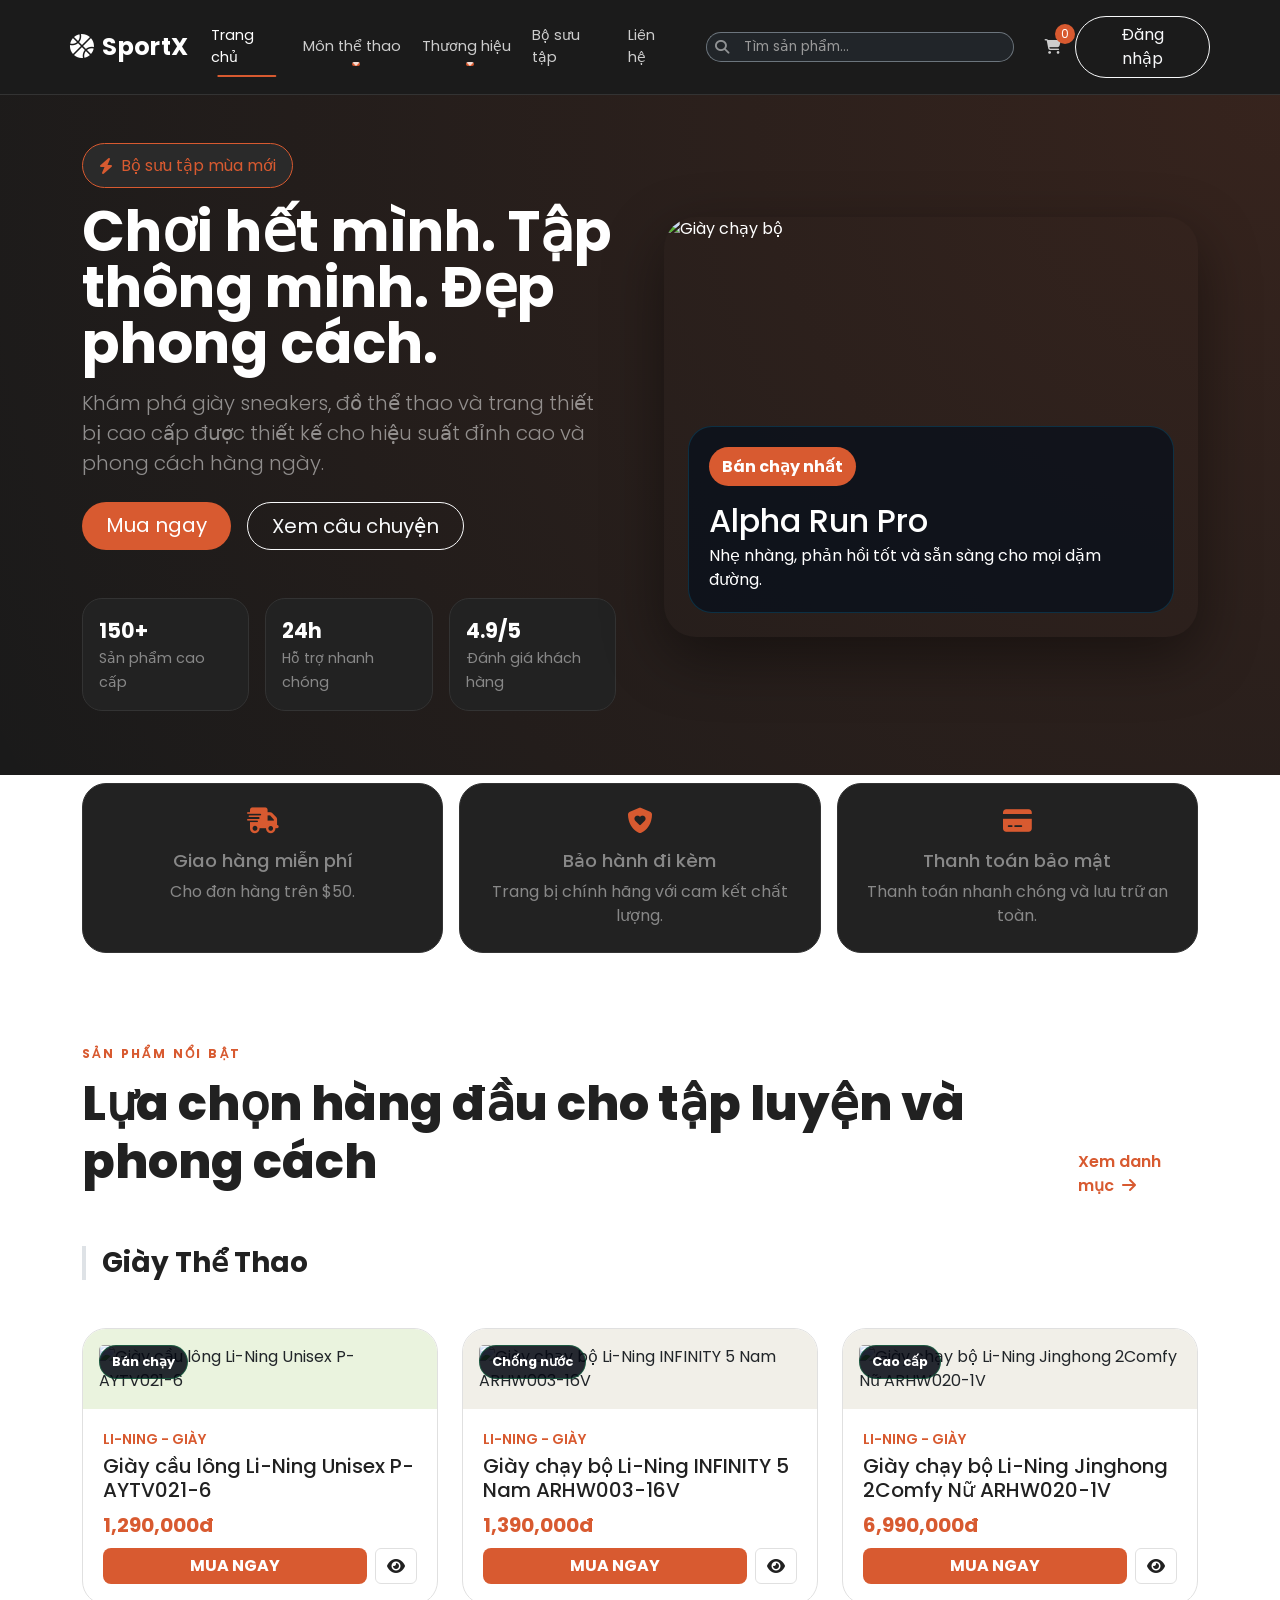
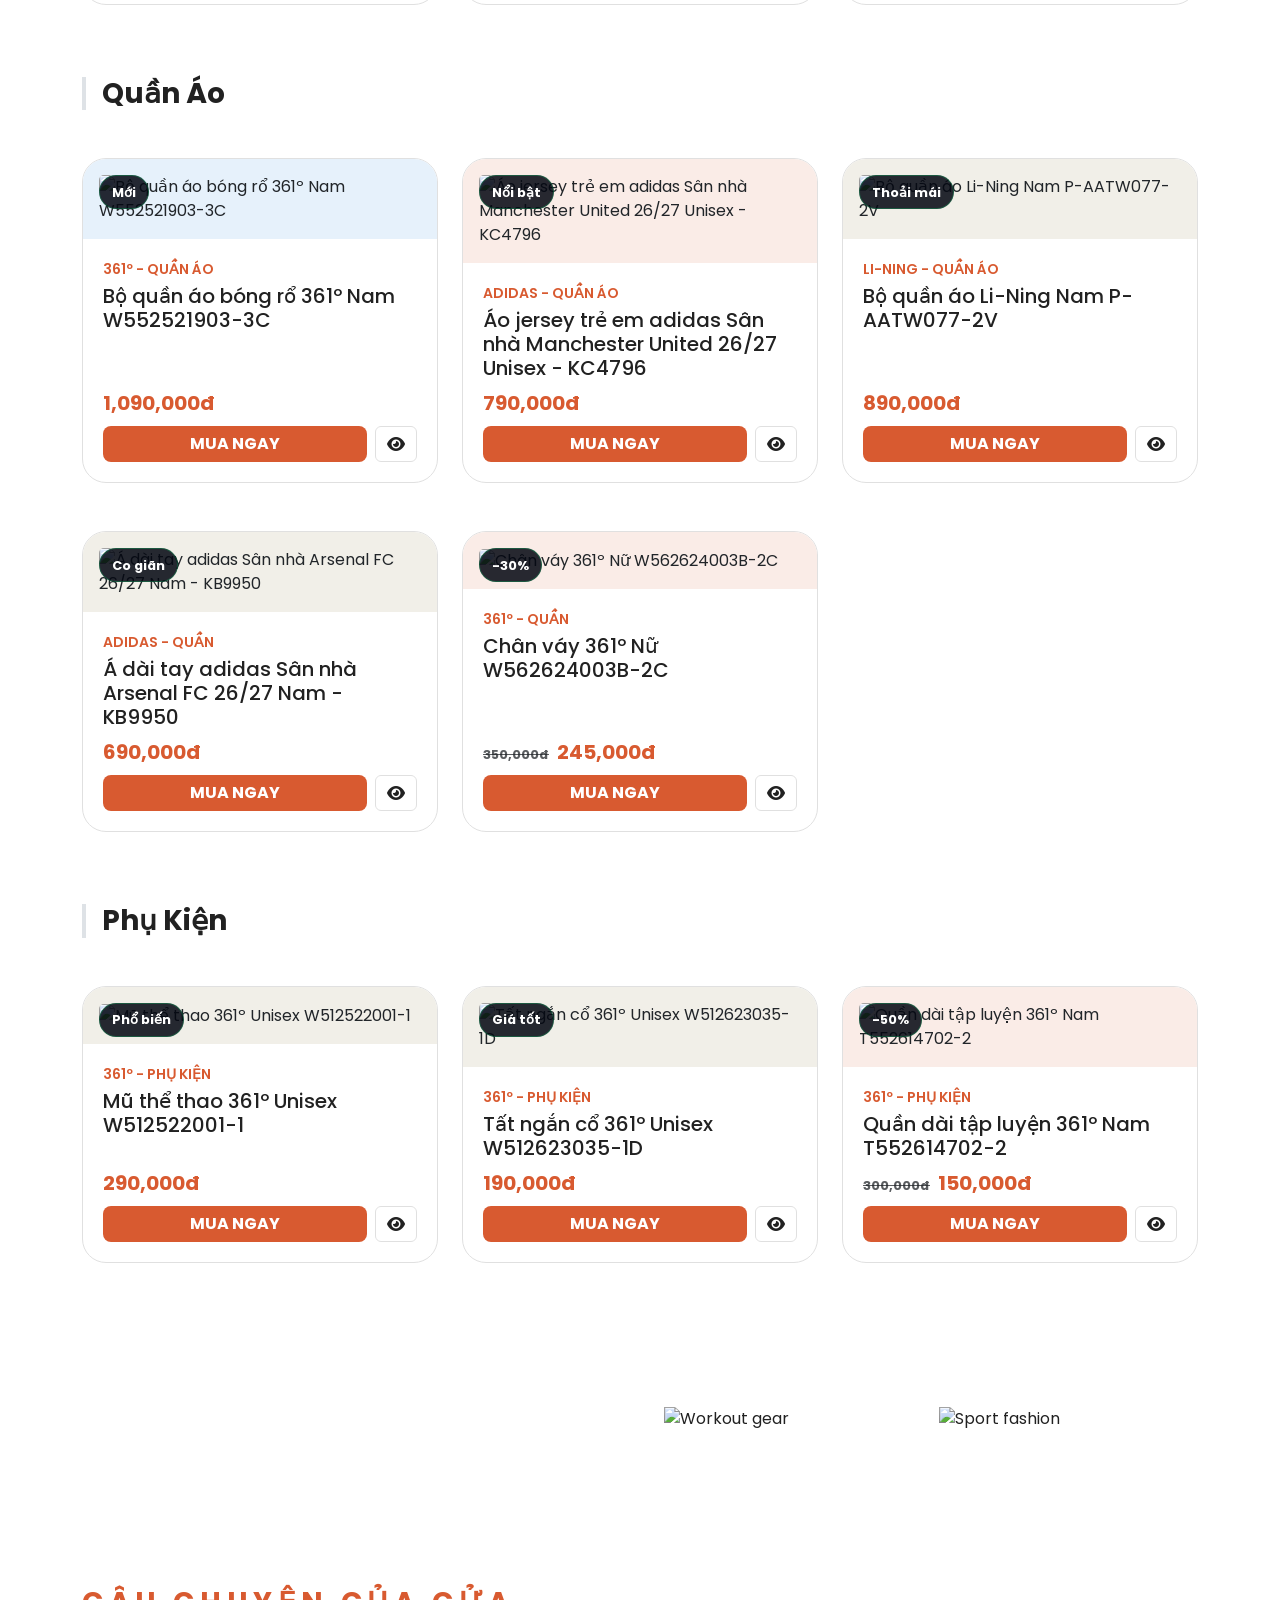
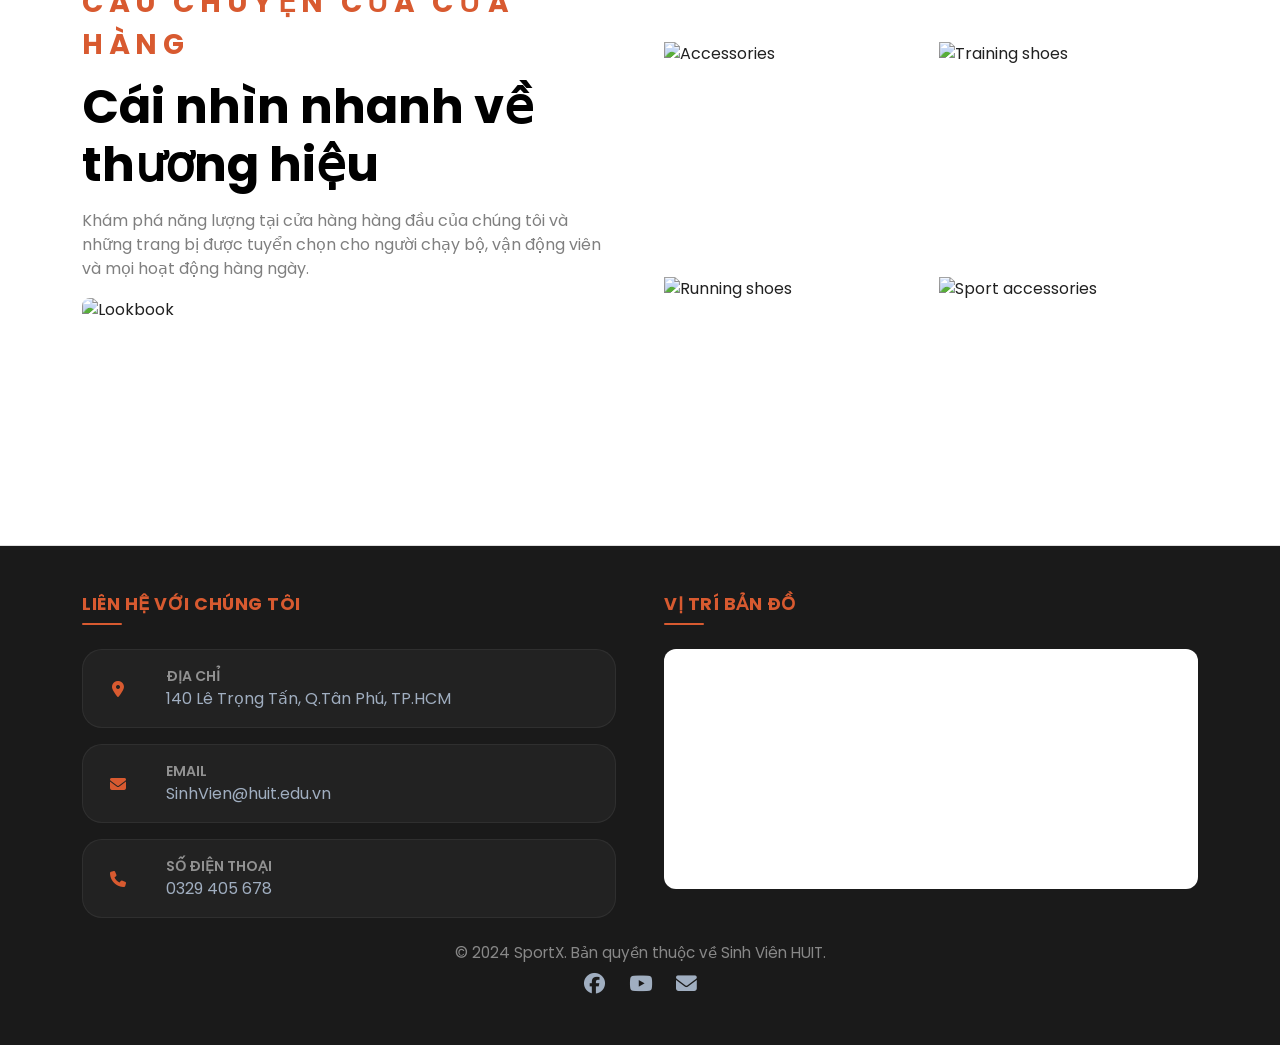
==== commit 113caa37: "commt.2" ====
--- a/html/index.html
+++ b/html/index.html
@@ -291,10 +291,12 @@
                 src="https://cdn.hstatic.net/files/1000150581/article/4-cach-phoi-do-the-thao-mua-he-cho-nam-nu-dep_-thoang-mat-va-nang-dong_f4bd108128834952815dc9e0c764b425.png"
                 alt="Lookbook"
                 class="img-fluid rounded-3 main-lookbook-img"
+                height="300"
               />
             </div>
 
             <div class="col-lg-6" data-aos="fade-left">
+            
               <div class="lookbook-grid">
                 <img
                   src="https://cdn.hstatic.net/files/1000150581/article/giay-bong-ro-outdoor-anta-thumbnail_224e71d0c4db43529c07f489b4be0b61_medium.jpg"
@@ -320,6 +322,7 @@
                   src="https://cdn.hstatic.net/files/1000150581/article/giay-anta-nam-thumbnail_d2665735df5549399593d60b0cf2554c.jpg"
                   alt="Sport accessories"
                 />
+                
               </div>
             </div>
           </div>
@@ -455,4 +458,4 @@
       defer
     ></script>
   </body>
-</html>
+</html>
--- a/css/index.css
+++ b/css/index.css
@@ -319,10 +319,19 @@
   min-height: 420px;
 }
 
+.lookbook-grid {
+  display: grid;
+  grid-template-columns: repeat(2, 1fr);
+  gap: 15px;
+}
+
+
 .lookbook-grid img {
-  height: 180px;
-}
-
+  width: 100%;
+  height: 220px;
+  object-fit: cover;
+  display: block;
+}
 .contact-item {
   display: flex;
   align-items: flex-start;
@@ -351,13 +360,17 @@
   }
 
   .lookbook-grid {
-    grid-template-columns: 1fr;
+    grid-template-columns: repeat(2, 1fr);
+    gap: 10px;
   }
 
   .newsletter-actions {
     grid-template-columns: 1fr;
   }
 
+  .lookbook-grid img {
+    height: 140px; 
+  }
   .newsletter-actions .btn {
     width: 100%;
   }
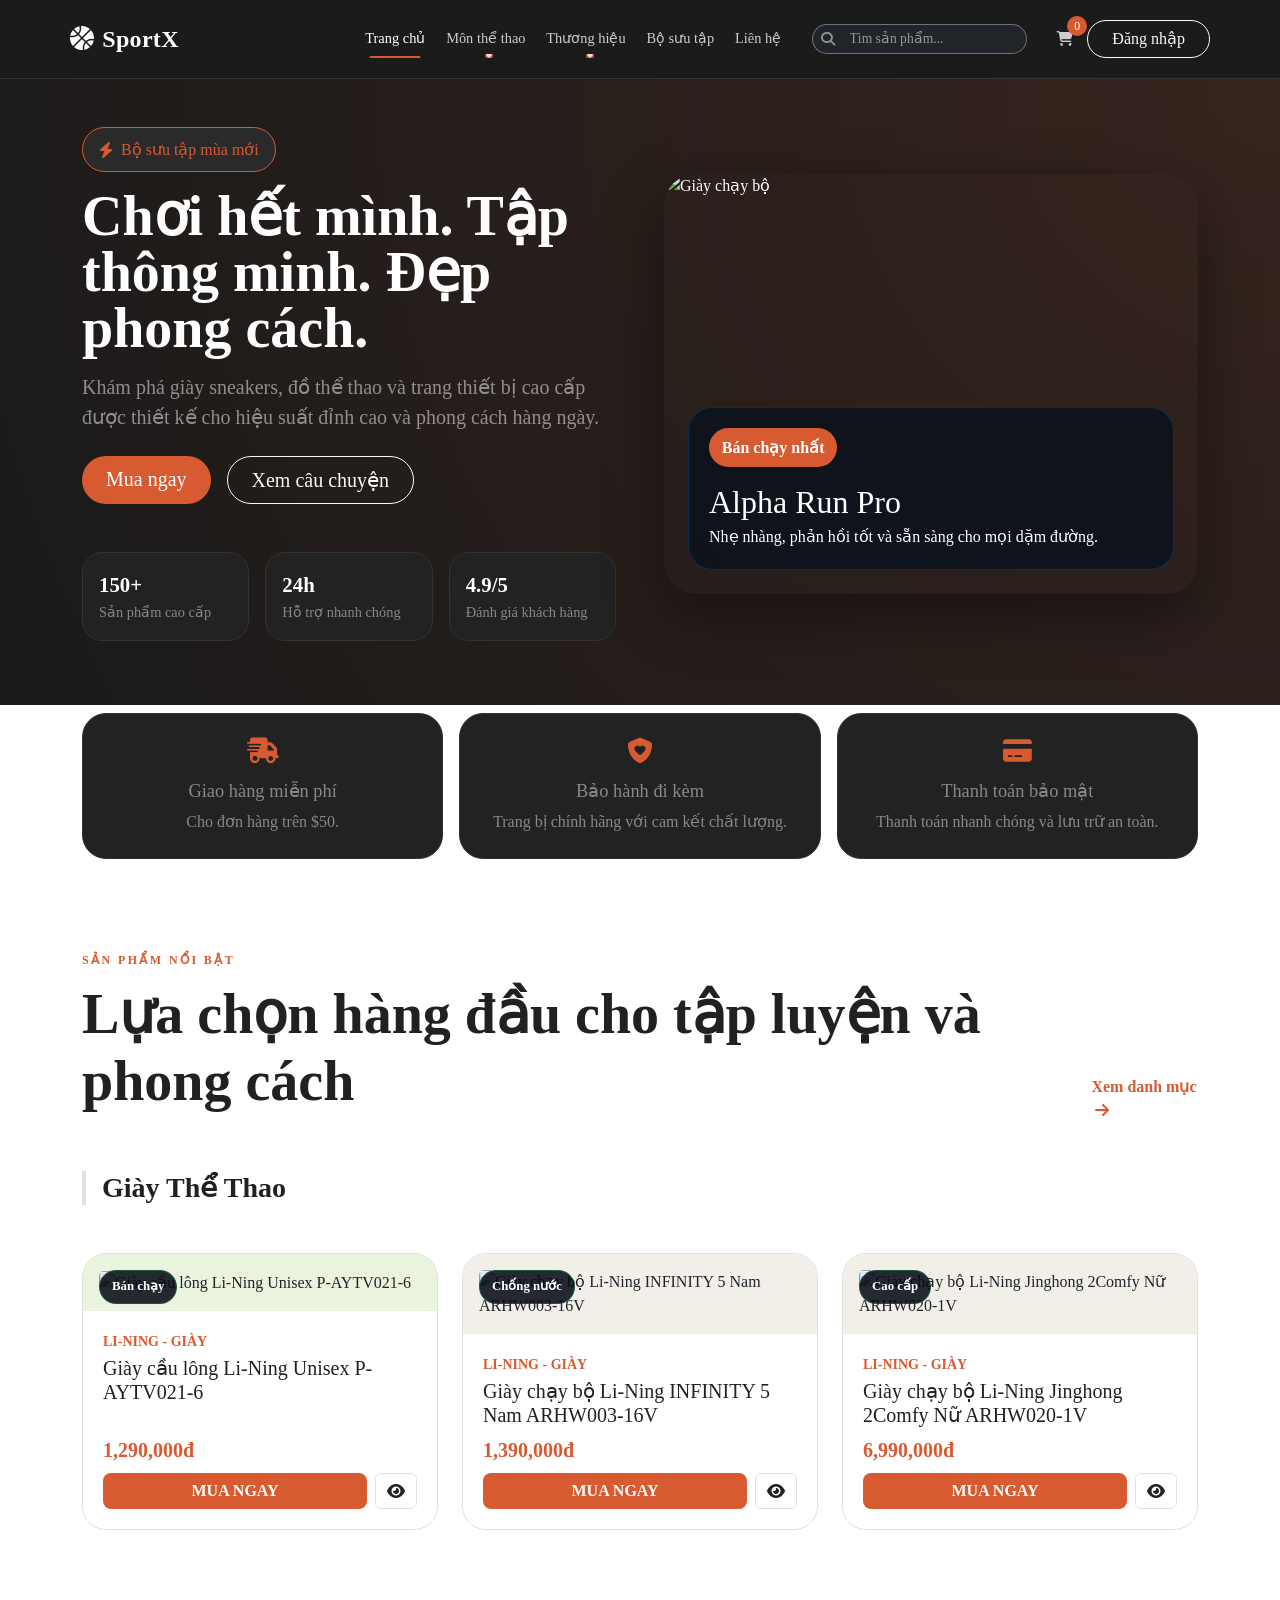
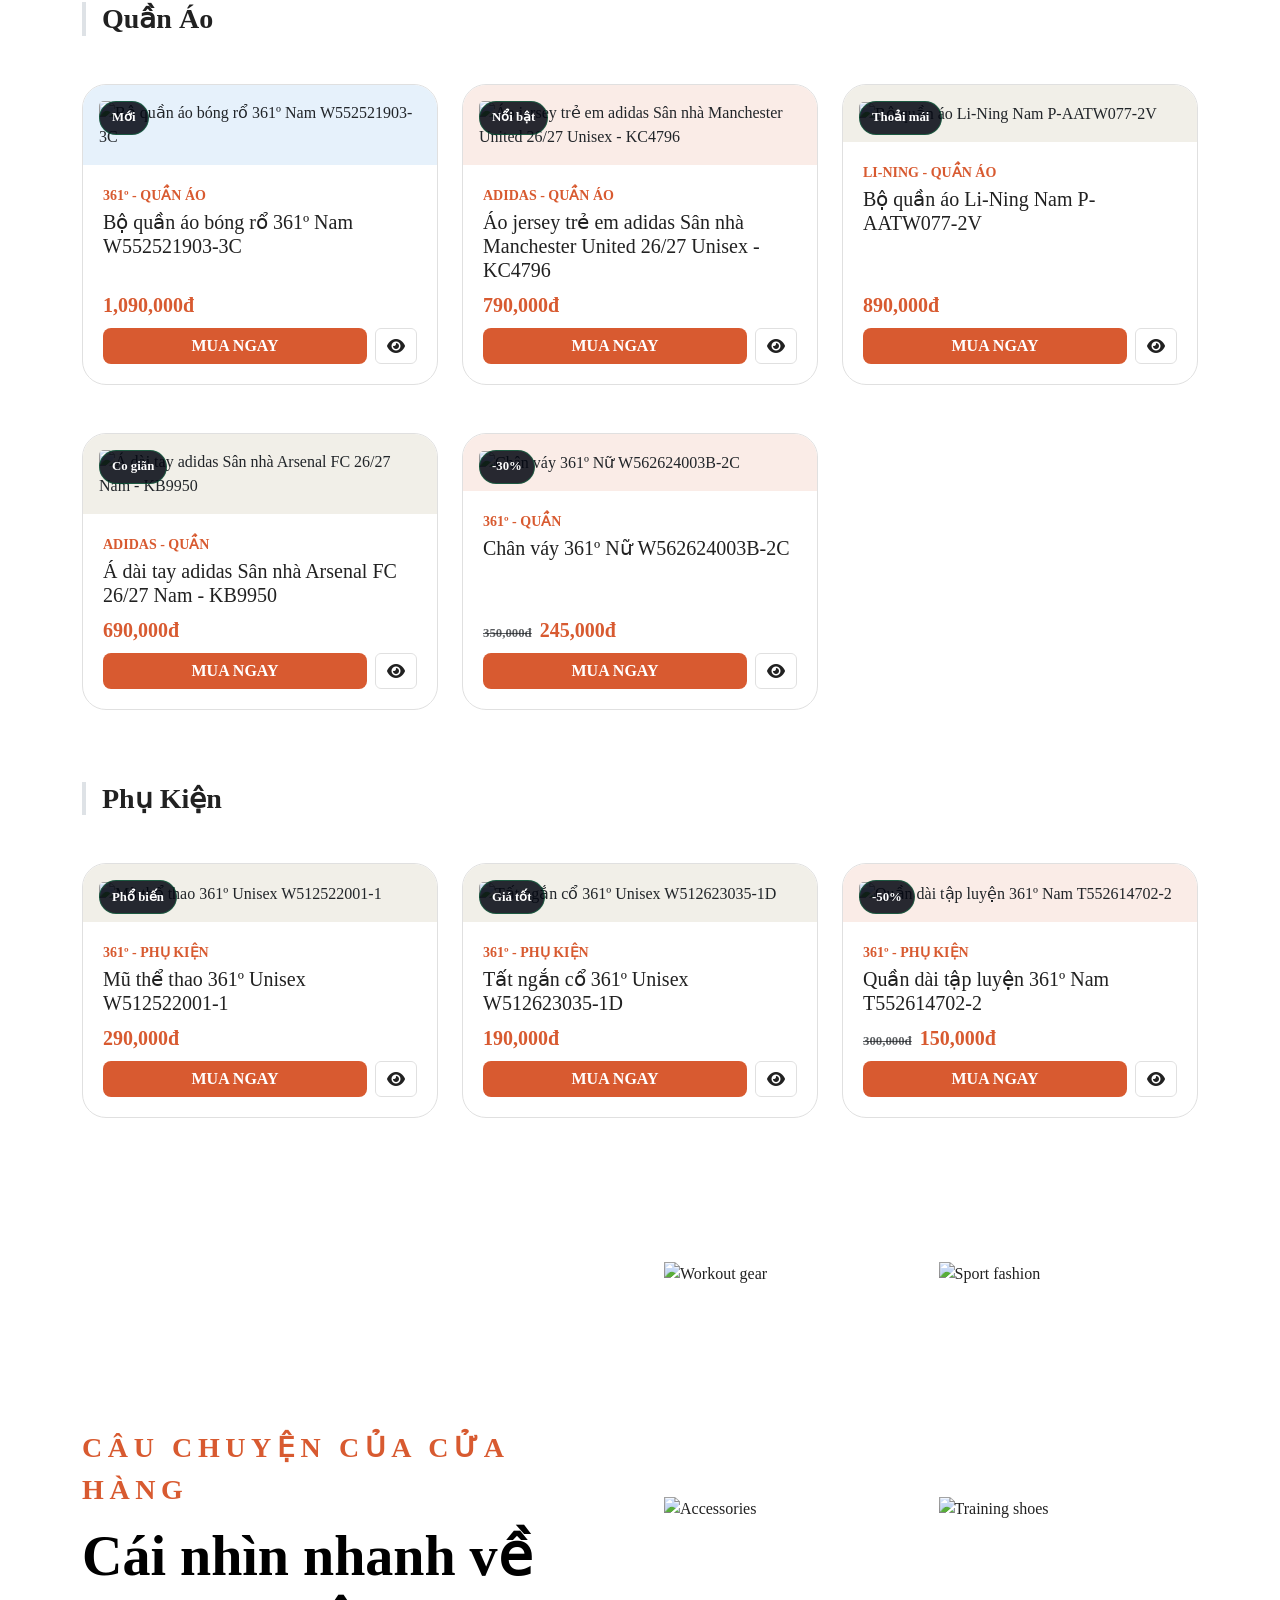
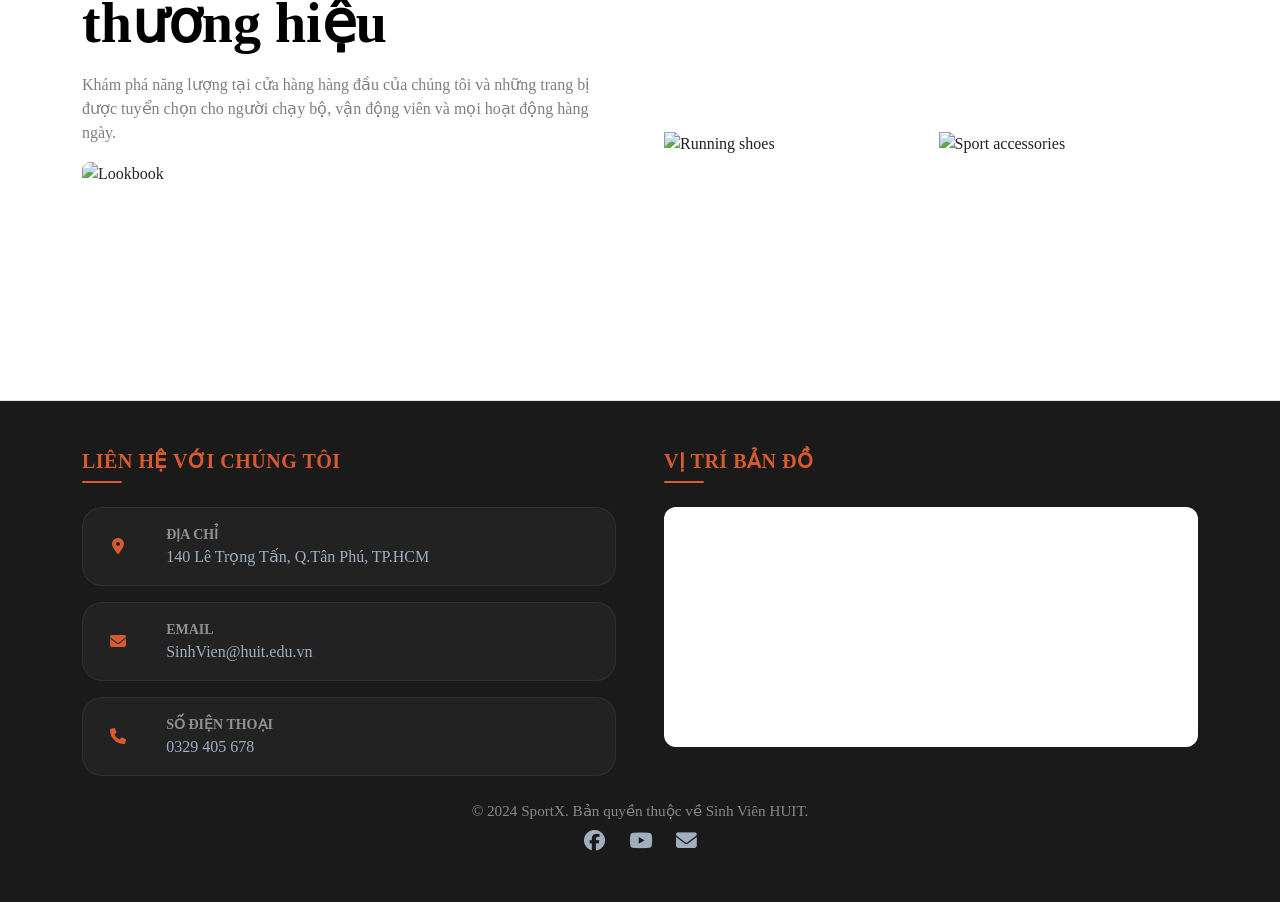
==== commit fd83a92b: "comm.3" ====
--- a/html/index.html
+++ b/html/index.html
@@ -144,7 +144,6 @@
             <li class="nav-item">
               <a
                 class="btn btn-outline-light rounded-pill px-4"
-                href="./login"
                 href="./login.html"
                 >Đăng nhập</a
               >
@@ -296,7 +295,6 @@
             </div>
 
             <div class="col-lg-6" data-aos="fade-left">
-            
               <div class="lookbook-grid">
                 <img
                   src="https://cdn.hstatic.net/files/1000150581/article/giay-bong-ro-outdoor-anta-thumbnail_224e71d0c4db43529c07f489b4be0b61_medium.jpg"
@@ -322,7 +320,6 @@
                   src="https://cdn.hstatic.net/files/1000150581/article/giay-anta-nam-thumbnail_d2665735df5549399593d60b0cf2554c.jpg"
                   alt="Sport accessories"
                 />
-                
               </div>
             </div>
           </div>
@@ -336,10 +333,7 @@
           <div
             class="col-12 col-md-6 d-flex flex-column justify-content-center"
           >
-            <h5
-              class="text-uppercase fw-bold footer-title mb-4"
-              style="color: var(--accent-2)"
-            >
+            <h5 class="text-uppercase fw-bold footer-title mb-4">
               Liên Hệ với chúng tôi
             </h5>
 
@@ -394,10 +388,7 @@
           </div>
 
           <div class="col-12 col-md-6">
-            <h5
-              class="text-uppercase fw-bold footer-title mb-4"
-              style="color: var(--accent-2)"
-            >
+            <h5 class="text-uppercase fw-bold footer-title mb-4">
               Vị trí Bản đồ
             </h5>
 
@@ -458,4 +449,4 @@
       defer
     ></script>
   </body>
-</html>+</html>
--- a/css/global.css
+++ b/css/global.css
@@ -23,7 +23,7 @@
 
 body {
   margin: 0;
-  font-family: "Poppins", sans-serif;
+  font-family: "Times New Roman", serif;
   background-color: var(--bg);
   color: var(--text);
 }
@@ -86,31 +86,28 @@
 }
 
 @media (max-width: 991.98px) {
-
   .navbar-dark .navbar-nav .nav-link::after {
     display: none !important;
   }
 
-  
   .navbar-nav .nav-link.position-relative {
     display: inline-block !important;
     width: fit-content;
   }
 }
 
-/* Fix lỗi Header bị vỡ trên các độ phân giải laptop (1366px - 1440px) */
 @media (min-width: 992px) and (max-width: 1440px) {
   .navbar-nav.gap-lg-3 {
-    gap: 0.5rem !important; /* Thu hẹp khoảng cách giữa các mục menu */
+    gap: 0.5rem !important;
   }
   .search-container {
-    min-width: 160px !important; /* Thu nhỏ thanh tìm kiếm */
+    min-width: 160px !important;
   }
   .navbar-brand {
-    font-size: 1.5rem !important; /* Thu nhỏ Logo lại một chút */
+    font-size: 1.5rem !important;
   }
   .navbar-dark .navbar-nav .nav-link {
-    font-size: 0.9rem; /* Chữ menu nhỏ lại cho vừa */
+    font-size: 0.9rem;
     padding-left: 0.4rem !important;
     padding-right: 0.4rem !important;
   }
@@ -147,7 +144,6 @@
   object-fit: cover;
 }
 
-/* Làm cho toàn bộ thẻ sản phẩm có thể nhấn được */
 .product-card {
   cursor: pointer;
 }
@@ -222,7 +218,7 @@
 }
 
 .section-title {
-  font-size: clamp(2rem, 4vw, 3rem);
+  font-size: clamp(2.4rem, 4.5vw, 3.5rem);
   font-weight: 800;
   margin-bottom: 0.5rem;
 }
@@ -279,7 +275,7 @@
   }
   .search-container {
     width: 100%;
-    min-width: 0; /* Bỏ min-width cố định để không gây tràn màn hình */
+    min-width: 0;
     margin: 15px 0;
     padding: 0 5px;
   }
@@ -288,14 +284,13 @@
   }
 }
 
-/* --- Breadcrumb Custom Style --- */
 .breadcrumb {
-  font-size: 0.85rem;
+  font-size: 1.05rem;
   padding: 0.5rem 0;
 }
 
 .breadcrumb-item + .breadcrumb-item::before {
-  content: "\f105"; /* FontAwesome icon > */
+  content: "\f105";
   font-family: "Font Awesome 6 Free";
   font-weight: 900;
   color: rgba(0, 0, 0, 0.3);
@@ -315,7 +310,6 @@
   color: rgba(0, 0, 0, 0.8);
 }
 
-/* --- Chuyển các style chung của Footer từ index sang global --- */
 .custom-footer {
   background: #1a1a1a;
   border-top: 1px solid var(--border);
@@ -325,7 +319,8 @@
 .footer-title {
   position: relative;
   padding-bottom: 10px;
-  font-size: 1.1rem;
+  font-size: 1.25rem;
+  color: var(--accent);
   letter-spacing: 0.5px;
 }
 
@@ -357,7 +352,7 @@
 
 .contact-item {
   display: flex;
-  align-items: center; /* Đổi sang center để icon cân đối trên mobile */
+  align-items: center;
   gap: 0.75rem;
   padding: 0.75rem 1rem;
   border-radius: 16px;
@@ -431,7 +426,7 @@
   .dropdown-menu {
     background: rgba(255, 255, 255, 0.05);
     border: none;
-    padding-left: 1.5rem; /* Thụt đầu dòng menu con trên mobile cho dễ nhìn */
+    padding-left: 1.5rem;
   }
 }
 
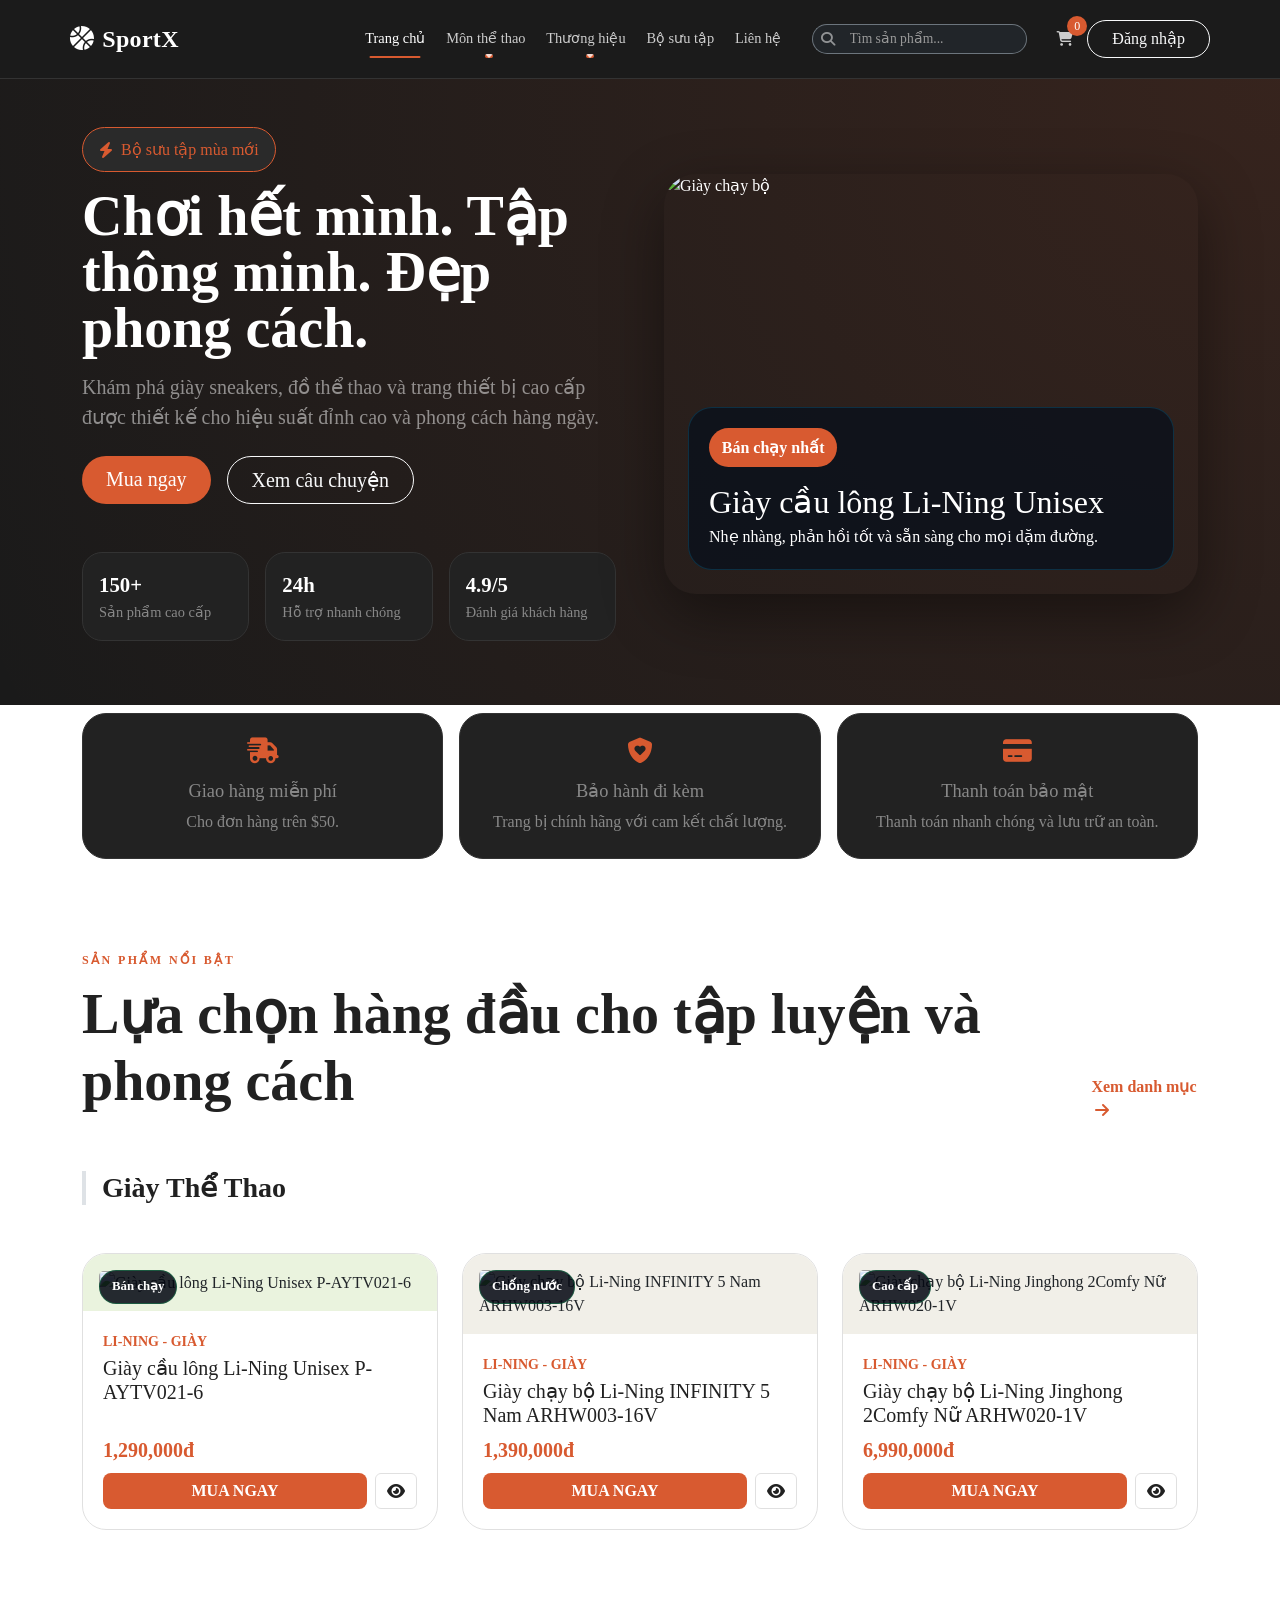
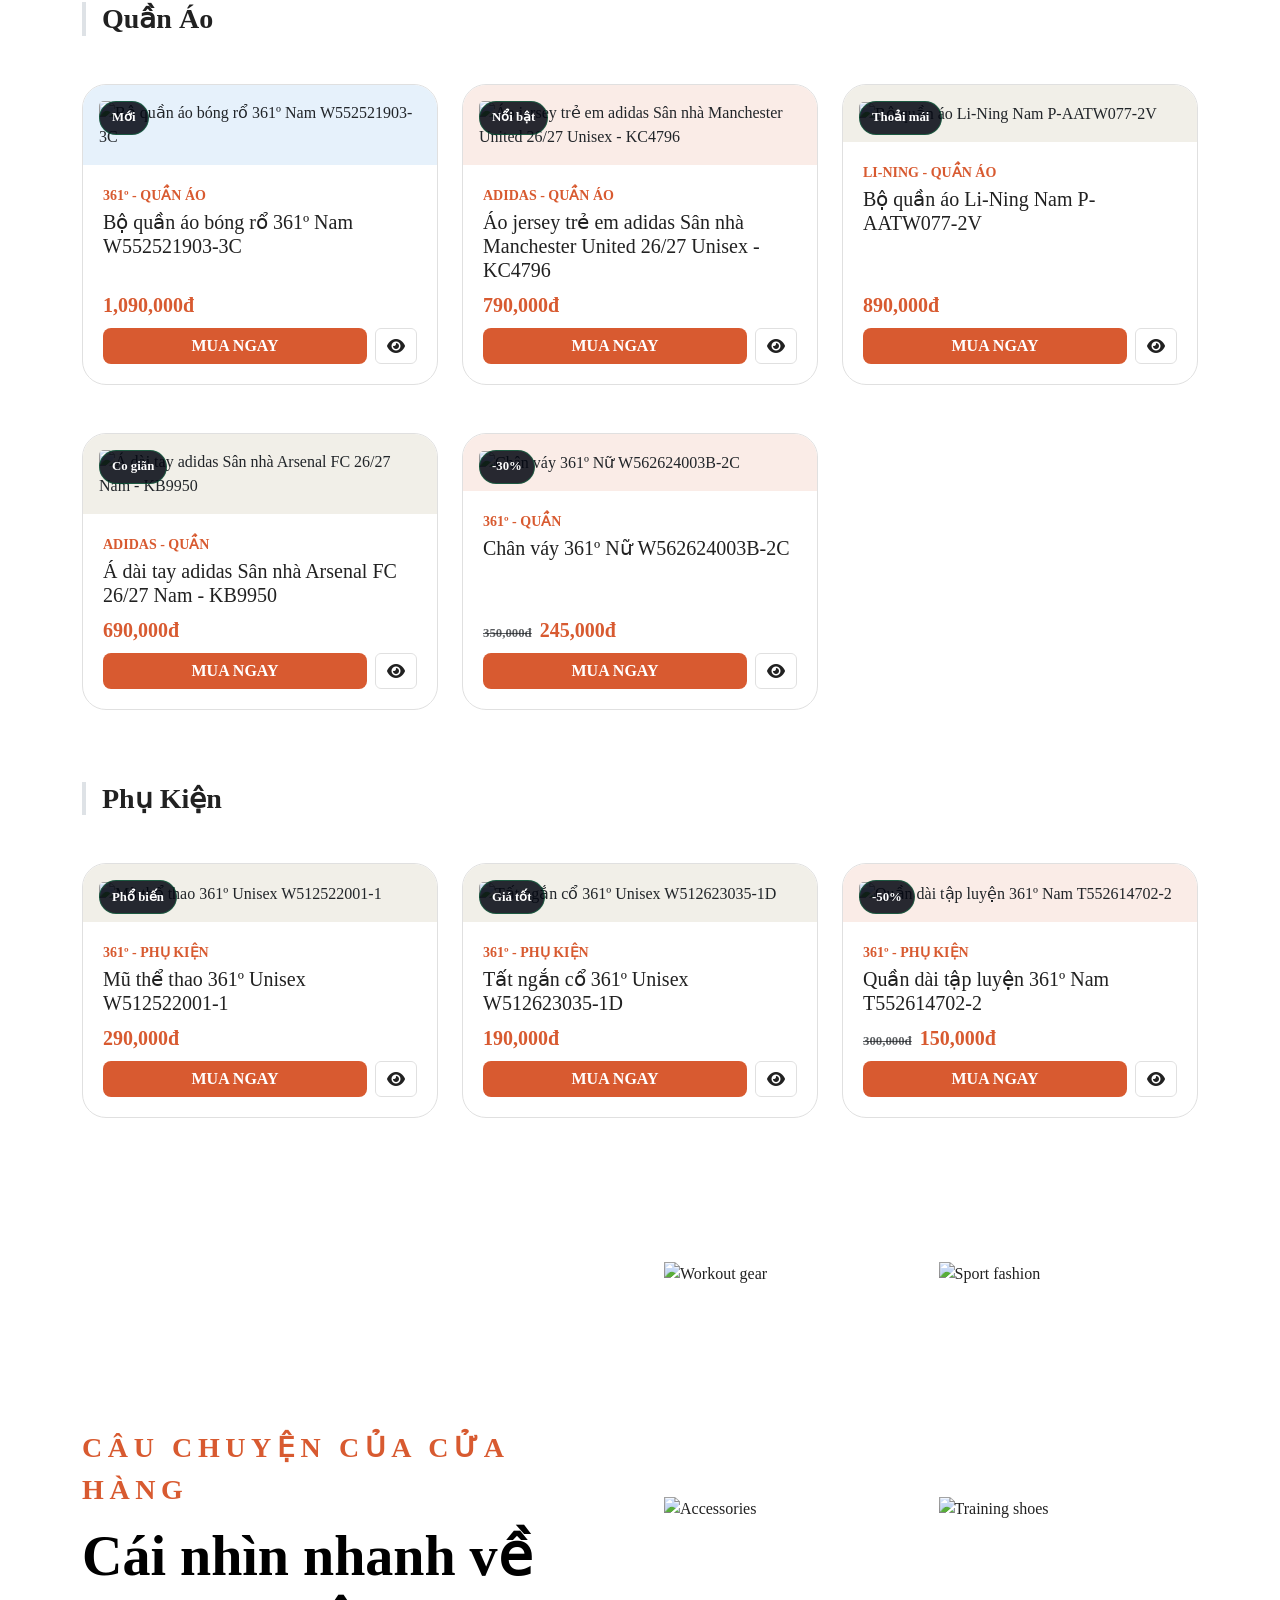
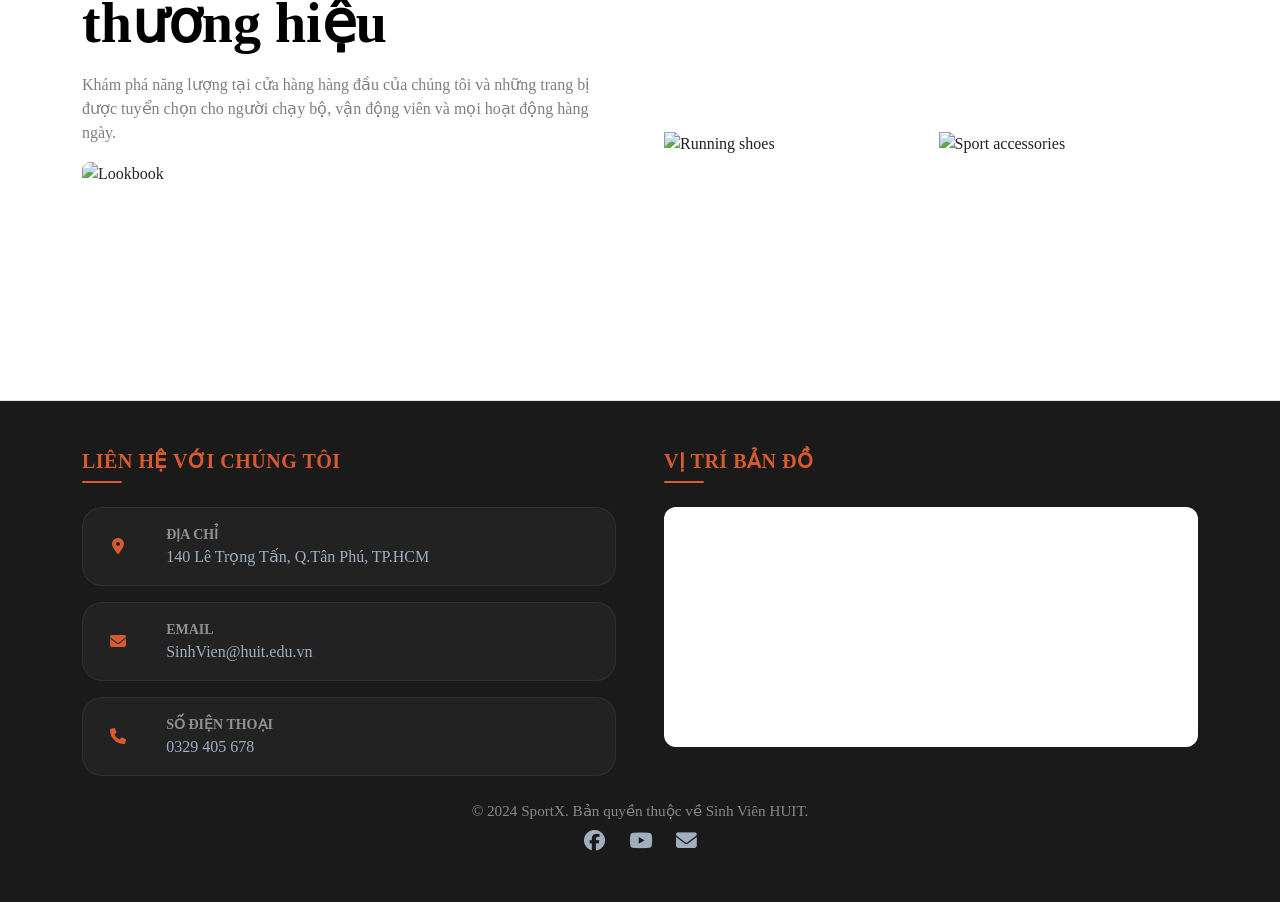
==== commit 61a4e1bf: "commit.4" ====
--- a/html/index.html
+++ b/html/index.html
@@ -194,24 +194,24 @@
               <div class="slider-shell">
                 <div id="heroSlider" class="hero-slider">
                   <img
-                    src="https://images.unsplash.com/photo-1517649763962-0c623066013b?auto=format&fit=crop&w=1200&q=80"
+                    src="https://bizweb.dktcdn.net/thumb/large/100/340/361/products/dsc02073b7a8a9b7ca1c477f92540d.jpg"
                     alt="Giày chạy bộ"
                     class="slider-image active"
                   />
                   <img
-                    src="https://images.unsplash.com/photo-1542291026-7eec264c27ff?auto=format&fit=crop&w=1200&q=80"
+                    src="https://bizweb.dktcdn.net/100/340/361/products/dsc08984copyd4150b89266b4c2d89-6335dd44-1de7-4cbb-94ea-f9e26e808637.jpg?v=1760510514807"
                     alt="Giày Sneakers"
                     class="slider-image"
                   />
                   <img
-                    src="https://images.unsplash.com/photo-1517466787929-bc90951d0974?auto=format&fit=crop&w=1200&q=80"
+                    src="https://bizweb.dktcdn.net/thumb/medium/100/340/361/products/arhw00316mxkwhite27365998effbf.jpg?v=1781159581897"
                     alt="Trang phục Gym"
                     class="slider-image"
                   />
                 </div>
                 <div class="slider-overlay">
                   <span class="hero-badge">Bán chạy nhất</span>
-                  <h2 class="mt-3 mb-1">Alpha Run Pro</h2>
+                  <h2 class="mt-3 mb-1">Giày cầu lông Li-Ning Unisex</h2>
                   <p class="mb-0">
                     Nhẹ nhàng, phản hồi tốt và sẵn sàng cho mọi dặm đường.
                   </p>
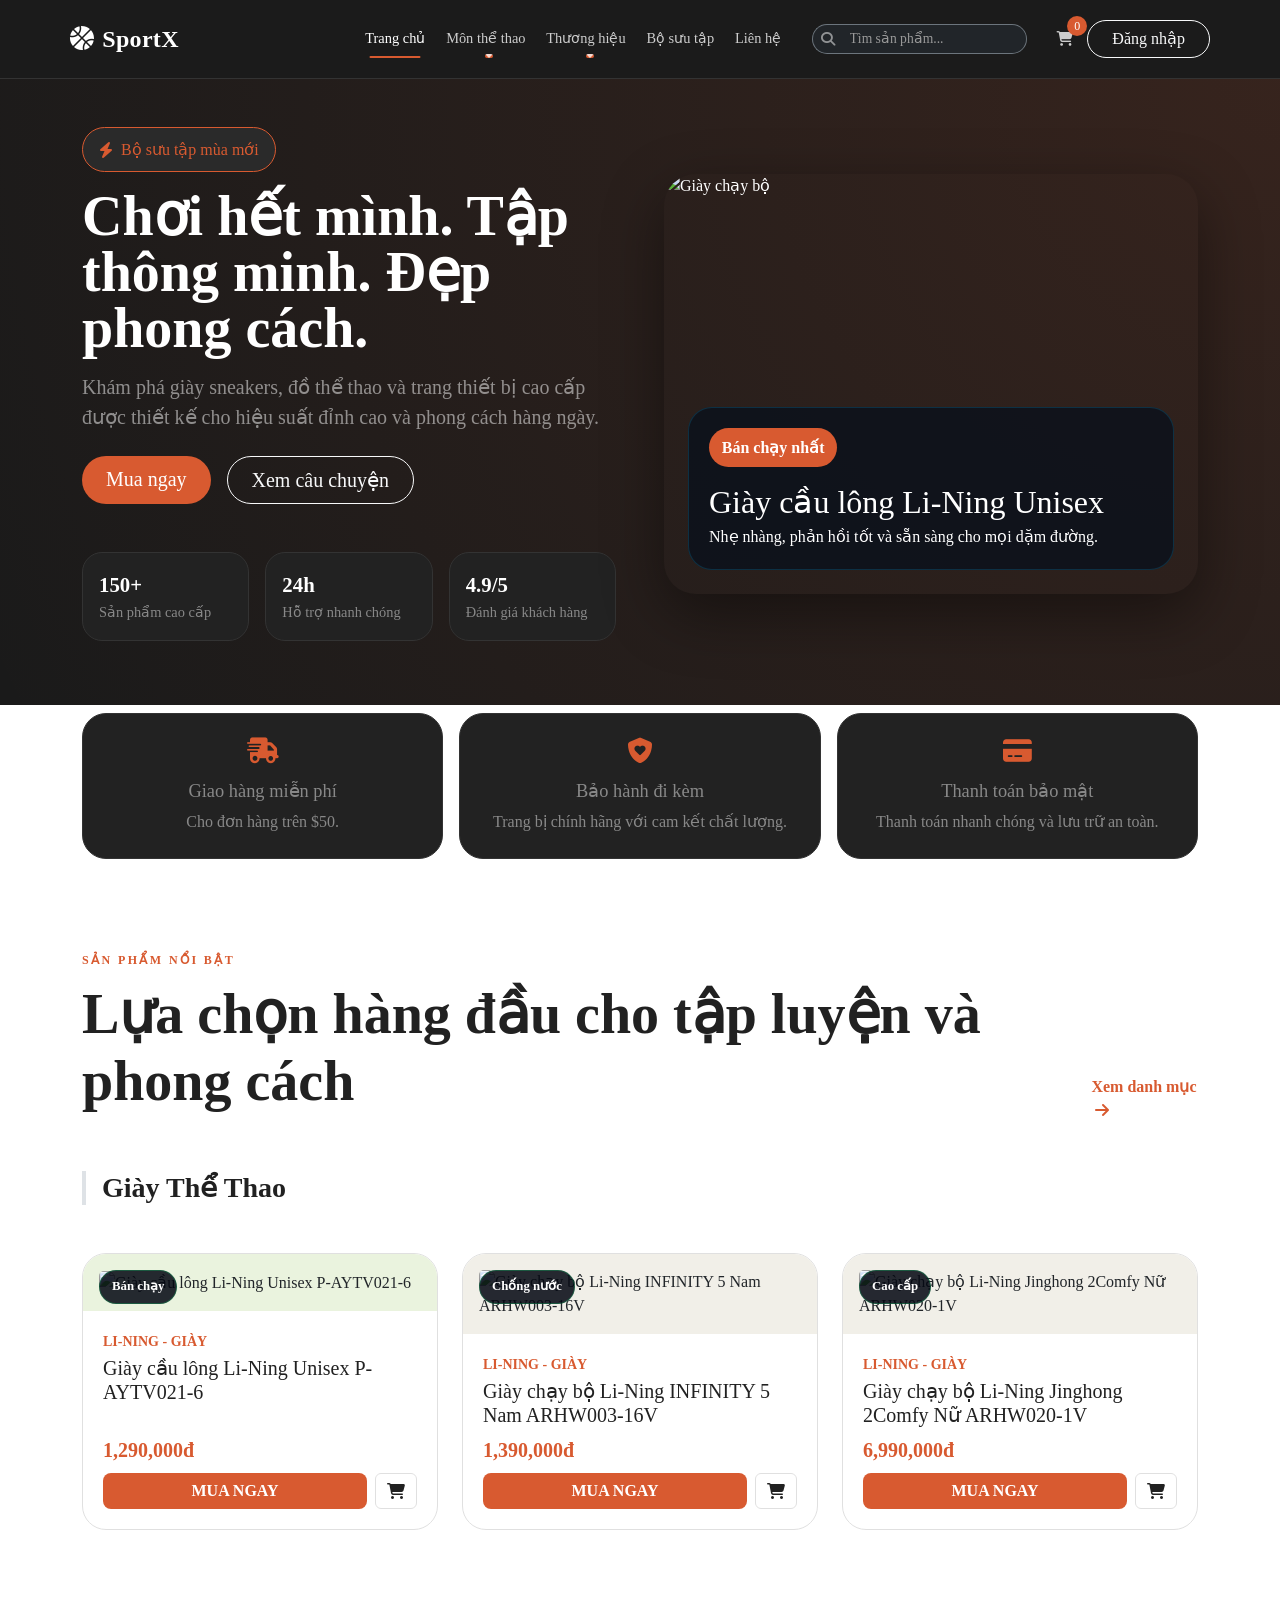
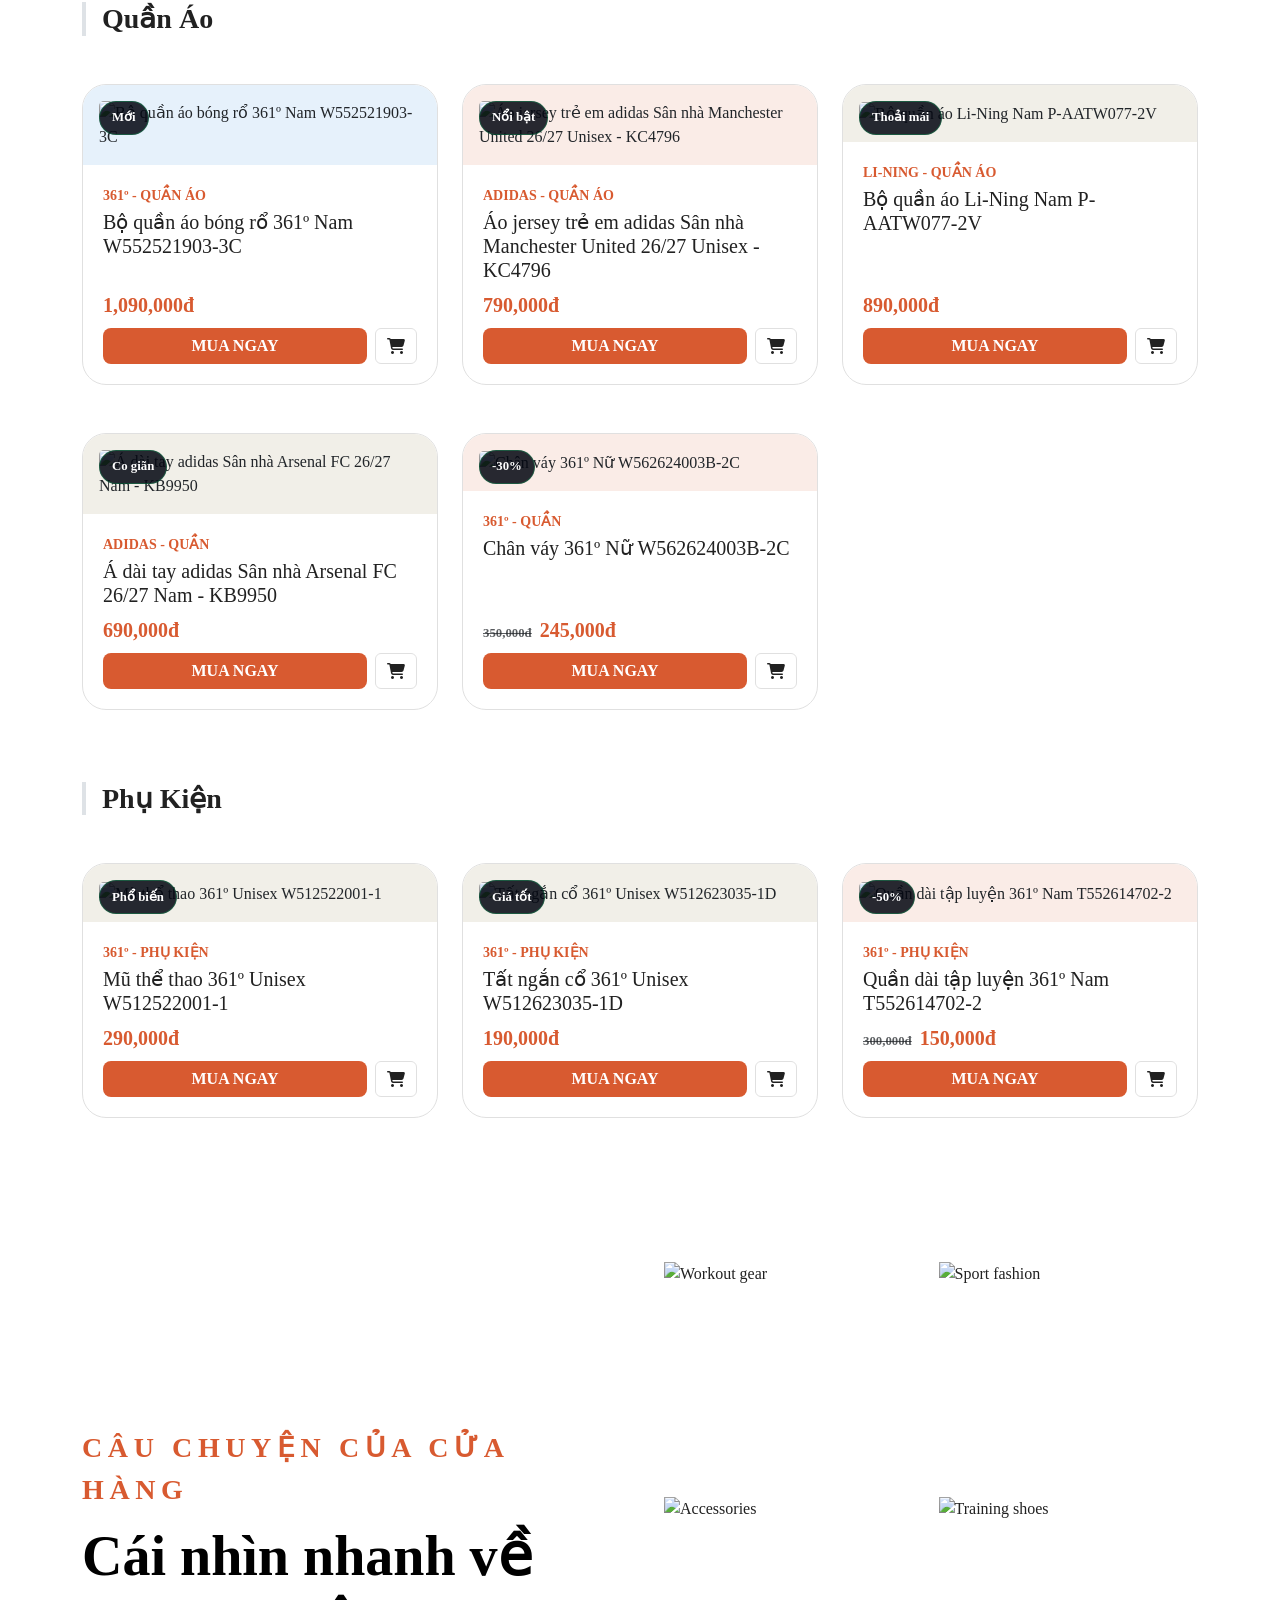
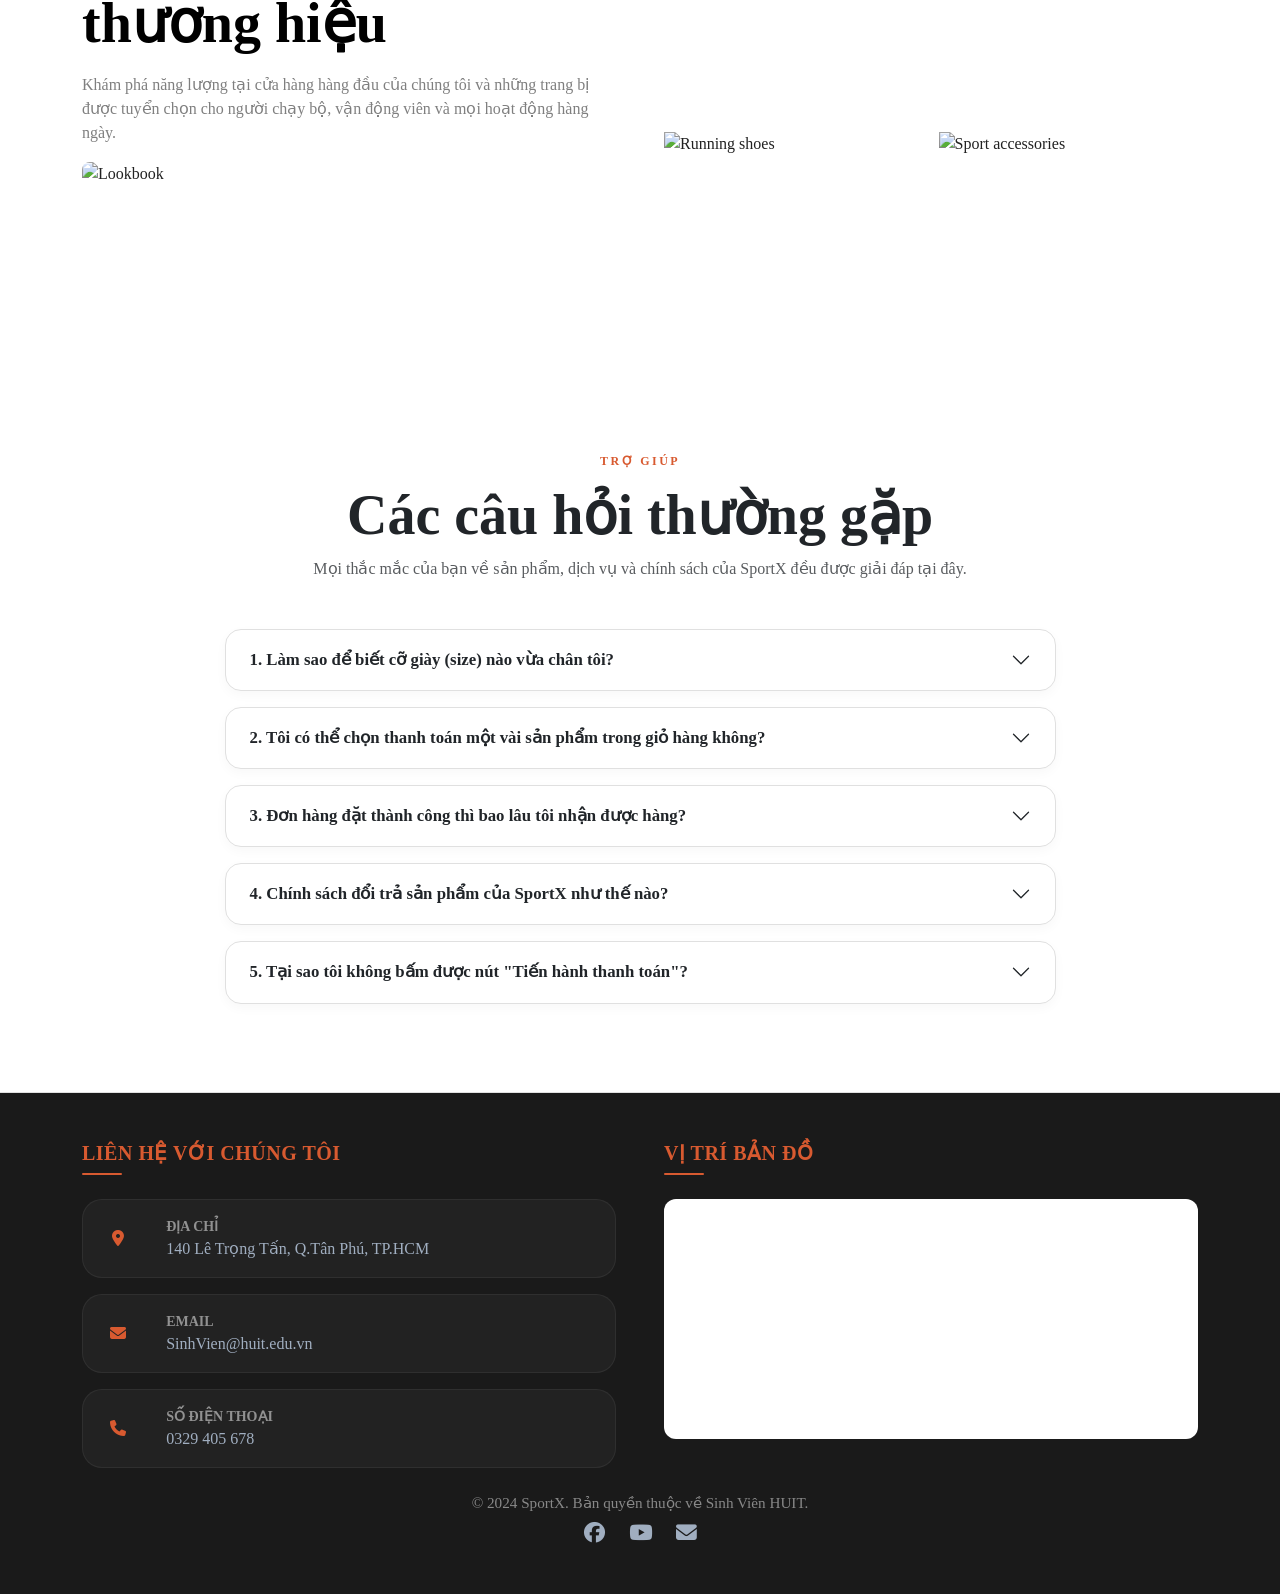
==== commit befbaa48: "commt. lần 4" ====
--- a/html/index.html
+++ b/html/index.html
@@ -327,7 +327,171 @@
       </section>
     </main>
 
-    <footer id="contact" class="custom-footer py-5 text-white">
+    <section class="faq-section py-5">
+      <div class="container">
+        <div class="row justify-content-center">
+          <div class="col-lg-9">
+            <div class="mb-5 text-center">
+              <span class="section-kicker">Trợ giúp</span>
+              <h2 class="h2 fw-bold text-dark section-title">
+                Các câu hỏi thường gặp
+              </h2>
+              <p class="text-muted">
+                Mọi thắc mắc của bạn về sản phẩm, dịch vụ và chính sách của
+                SportX đều được giải đáp tại đây.
+              </p>
+            </div>
+
+            <div class="accordion accordion-flush faq-accordion" id="faqSportX">
+              <div class="accordion-item glass-card mb-3">
+                <h2 class="accordion-header" id="faq-headingOne">
+                  <button
+                    class="accordion-button collapsed fw-semibold text-dark"
+                    type="button"
+                    data-bs-toggle="collapse"
+                    data-bs-target="#faq-collapseOne"
+                    aria-expanded="false"
+                    aria-controls="faq-collapseOne"
+                  >
+                    1. Làm sao để biết cỡ giày (size) nào vừa chân tôi?
+                  </button>
+                </h2>
+                <div
+                  id="faq-collapseOne"
+                  class="accordion-collapse collapse"
+                  aria-labelledby="faq-headingOne"
+                  data-bs-parent="#faqSportX"
+                >
+                  <div class="accordion-body text-muted">
+                    Tại trang chi tiết của mỗi sản phẩm, chúng tôi có cung cấp
+                    bảng quy đổi kích cỡ chi tiết cho từng thương hiệu (Li-Ning,
+                    361º, adidas). Bạn có thể đo chiều dài bàn chân từ gót đến
+                    ngón dài nhất và đối chiếu với bảng để chọn size chính xác
+                    nhất.
+                  </div>
+                </div>
+              </div>
+
+              <div class="accordion-item glass-card mb-3">
+                <h2 class="accordion-header" id="faq-headingTwo">
+                  <button
+                    class="accordion-button collapsed fw-semibold text-dark"
+                    type="button"
+                    data-bs-toggle="collapse"
+                    data-bs-target="#faq-collapseTwo"
+                    aria-expanded="false"
+                    aria-controls="faq-collapseTwo"
+                  >
+                    2. Tôi có thể chọn thanh toán một vài sản phẩm trong giỏ
+                    hàng không?
+                  </button>
+                </h2>
+                <div
+                  id="faq-collapseTwo"
+                  class="accordion-collapse collapse"
+                  aria-labelledby="faq-headingTwo"
+                  data-bs-parent="#faqSportX"
+                >
+                  <div class="accordion-body text-muted">
+                    <strong>Có.</strong> Hiện tại hệ thống giỏ hàng của SportX
+                    đã cập nhật tính năng tích chọn bằng Checkbox. Bạn chỉ việc
+                    tick chọn những sản phẩm mình muốn mua để tiến hành thanh
+                    toán, những mặt hàng còn lại vẫn sẽ được lưu giữ an toàn
+                    trong giỏ hàng cho lần mua sau.
+                  </div>
+                </div>
+              </div>
+
+              <div class="accordion-item glass-card mb-3">
+                <h2 class="accordion-header" id="faq-headingThree">
+                  <button
+                    class="accordion-button collapsed fw-semibold text-dark"
+                    type="button"
+                    data-bs-toggle="collapse"
+                    data-bs-target="#faq-collapseThree"
+                    aria-expanded="false"
+                    aria-controls="faq-collapseThree"
+                  >
+                    3. Đơn hàng đặt thành công thì bao lâu tôi nhận được hàng?
+                  </button>
+                </h2>
+                <div
+                  id="faq-collapseThree"
+                  class="accordion-collapse collapse"
+                  aria-labelledby="faq-headingThree"
+                  data-bs-parent="#faqSportX"
+                >
+                  <div class="accordion-body text-muted">
+                    Thời gian giao hàng tiêu chuẩn sẽ từ 2 - 4 ngày làm việc tùy
+                    thuộc vào địa chỉ của bạn. Ngay sau khi đơn hàng được đặt
+                    thành công, SportX sẽ xử lý kho và bàn giao cho đơn vị vận
+                    chuyển sớm nhất.
+                  </div>
+                </div>
+              </div>
+
+              <div class="accordion-item glass-card mb-3">
+                <h2 class="accordion-header" id="faq-headingFour">
+                  <button
+                    class="accordion-button collapsed fw-semibold text-dark"
+                    type="button"
+                    data-bs-toggle="collapse"
+                    data-bs-target="#faq-collapseFour"
+                    aria-expanded="false"
+                    aria-controls="faq-collapseFour"
+                  >
+                    4. Chính sách đổi trả sản phẩm của SportX như thế nào?
+                  </button>
+                </h2>
+                <div
+                  id="faq-collapseFour"
+                  class="accordion-collapse collapse"
+                  aria-labelledby="faq-headingFour"
+                  data-bs-parent="#faqSportX"
+                >
+                  <div class="accordion-body text-muted">
+                    SportX hỗ trợ đổi size hoặc đổi mẫu trong vòng 7 ngày kể từ
+                    khi nhận hàng, áp dụng đối với các sản phẩm còn nguyên tem
+                    mác, chưa qua sử dụng và không bị hư hỏng do tác động bên
+                    ngoài.
+                  </div>
+                </div>
+              </div>
+
+              <div class="accordion-item glass-card mb-3">
+                <h2 class="accordion-header" id="faq-headingFive">
+                  <button
+                    class="accordion-button collapsed fw-semibold text-dark"
+                    type="button"
+                    data-bs-toggle="collapse"
+                    data-bs-target="#faq-collapseFive"
+                    aria-expanded="false"
+                    aria-controls="faq-collapseFive"
+                  >
+                    5. Tại sao tôi không bấm được nút "Tiến hành thanh toán"?
+                  </button>
+                </h2>
+                <div
+                  id="faq-collapseFive"
+                  class="accordion-collapse collapse"
+                  aria-labelledby="faq-headingFive"
+                  data-bs-parent="#faqSportX"
+                >
+                  <div class="accordion-body text-muted">
+                    Nếu nút thanh toán không hoạt động, bạn vui lòng kiểm tra
+                    xem mình đã tích chọn ít nhất một sản phẩm bằng checkbox
+                    trong giỏ hàng hay chưa. Hệ thống yêu cầu phải chọn sản phẩm
+                    cụ thể mới có thể tạo đơn hàng thanh toán.
+                  </div>
+                </div>
+              </div>
+            </div>
+          </div>
+        </div>
+      </div>
+    </section>
+
+    <footer id="contact" class="custom-footer py-5 text-white mt-4">
       <div class="container">
         <div class="row align-items-stretch g-5">
           <div
--- a/css/global.css
+++ b/css/global.css
@@ -442,6 +442,8 @@
   color: var(--accent-2) !important;
 }
 
+
+
 @media (min-width: 992px) {
   .nav-item.dropdown:hover > .dropdown-menu {
     display: block;
--- a/css/index.css
+++ b/css/index.css
@@ -342,6 +342,55 @@
   border: 1px solid rgba(255, 255, 255, 0.06);
 }
 
+
+
+.faq-accordion .accordion-item {
+  background: #ffffff !important;
+  border: 1px solid var(--border) !important;
+  border-radius: 16px !important;
+  overflow: hidden;
+  box-shadow: 0 4px 12px rgba(0, 0, 0, 0.03) !important;
+  transition: all 0.3s ease;
+}
+
+.faq-accordion .accordion-item:hover {
+  border-color: var(--accent) !important;
+  box-shadow: 0 8px 20px rgba(216, 90, 48, 0.06) !important;
+}
+
+
+.faq-accordion .accordion-button {
+  background: transparent !important;
+  padding: 1.25rem 1.5rem;
+  font-size: 1.05rem;
+  box-shadow: none !important;
+}
+
+
+.faq-accordion .accordion-button:not(.collapsed) {
+  color: var(--accent) !important; 
+  background: rgba(216, 90, 48, 0.03) !important; 
+  border-bottom: 1px solid rgba(216, 90, 48, 0.1);
+}
+
+
+.faq-accordion .accordion-button::after {
+  transition: transform 0.2s ease-in-out;
+}
+
+.faq-accordion .accordion-button:not(.collapsed)::after {
+  filter: invert(41%) sepia(82%) saturate(972%) hue-rotate(339deg) brightness(88%) contrast(92%);
+
+}
+
+
+.faq-accordion .accordion-body {
+  padding: 1.25rem 1.5rem;
+  line-height: 1.6;
+  font-size: 0.95rem;
+  background: #ffffff;
+}
+
 @media (max-width: 767.98px) {
   .contact-card .contact-list {
     grid-template-columns: 1fr;
